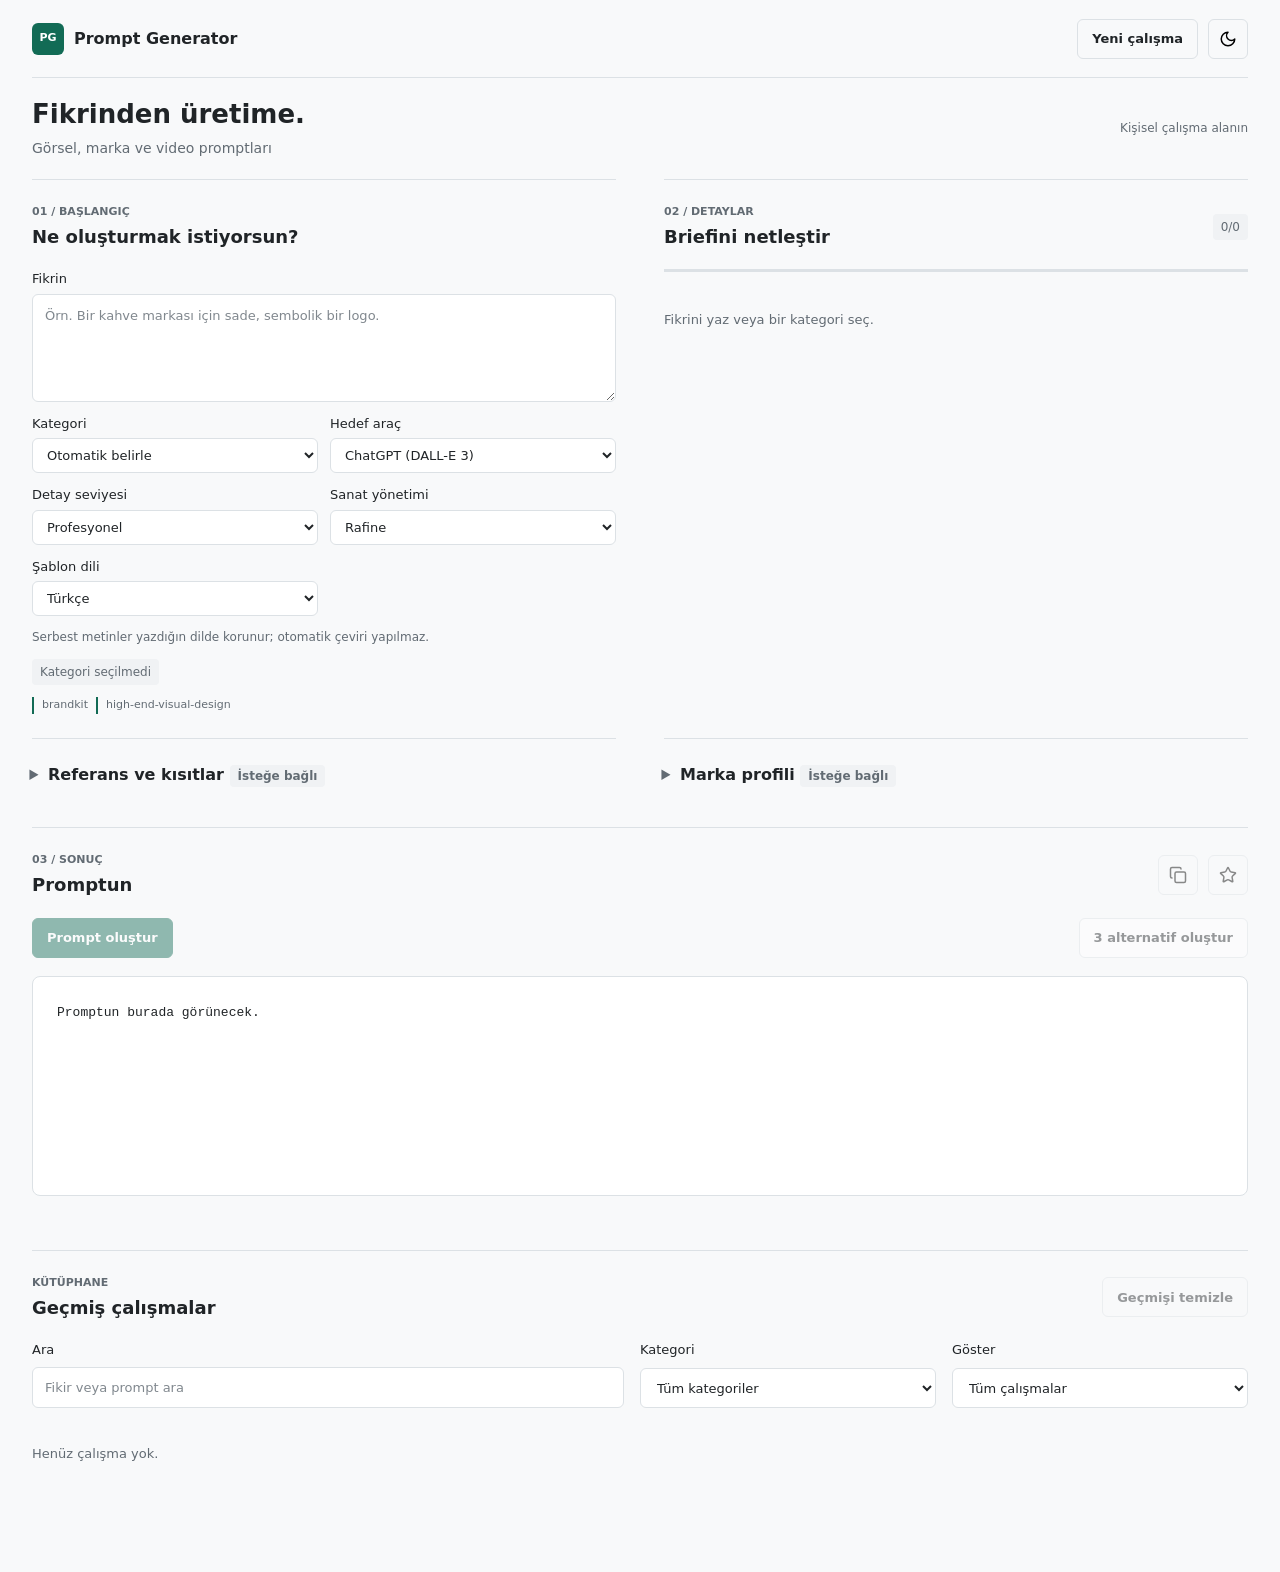
==== index.html @ cedbfd04 "first commit" ====
<!doctype html>
<html lang="tr">
<head>
<meta charset="UTF-8"><meta name="viewport" content="width=device-width, initial-scale=1">
<title>Prompt Generator</title><link rel="stylesheet" href="styles.css?v=3">
</head>
<body>
<div class="app-shell">
<header>
<nav class="topbar" aria-label="Ana gezinme">
<div class="brand-lockup"><span class="brand-mark">PG</span>Prompt Generator</div>
<div class="topbar-actions">
<button id="resetBtn" class="ghost-button" type="button">Yeni çalışma</button>
<button id="themeBtn" class="ghost-button icon-button" title="Koyu tema" aria-label="Koyu tema" aria-pressed="false" type="button"><img src="assets/moon.svg" alt=""></button>
</div>
</nav>
<div class="hero-grid"><div><h1>Fikrinden üretime.</h1><p>Görsel, marka ve video promptları</p></div><span class="helper">Kişisel çalışma alanın</span></div>
</header>
<main class="workspace">
<section class="panel composer-panel" aria-labelledby="composerTitle">
<div class="panel-heading"><div><p class="eyebrow">01 / BAŞLANGIÇ</p><h2 id="composerTitle">Ne oluşturmak istiyorsun?</h2></div></div>
<label class="field"><span>Fikrin</span><textarea id="ideaInput" rows="4" placeholder="Örn. Bir kahve markası için sade, sembolik bir logo."></textarea></label>
<div class="form-grid">
<label class="field"><span>Kategori</span><select id="categorySelect"><option value="auto">Otomatik belirle</option></select></label>
<label class="field"><span>Hedef araç</span><select id="toolSelect"><option>ChatGPT (DALL-E 3)</option><option>Gemini (Imagen)</option><option>Bing Image Creator</option><option>Leonardo.ai (free tier)</option><option>Playground (free tier)</option></select></label>
<label class="field"><span>Detay seviyesi</span><select id="qualitySelect"><option value="simple">Kısa</option><option value="detailed">Detaylı</option><option value="professional" selected>Profesyonel</option></select></label>
<label class="field"><span>Sanat yönetimi</span><select id="skillIntensity"><option value="normal">Temel</option><option value="premium" selected>Rafine</option><option value="agency">Kapsamlı</option></select></label>
<label class="field"><span>Şablon dili</span><select id="languageSelect"><option value="tr" selected>Türkçe</option><option value="en">English</option></select></label>
</div>
<p class="helper" id="languageNote">Serbest metinler yazdığın dilde korunur; otomatik çeviri yapılmaz.</p>
<div class="button-row"><span id="detectedBadge" class="badge">Kategori seçilmedi</span></div>
<div class="skill-note"><span>brandkit</span><span>high-end-visual-design</span></div>
</section>
<section class="panel questions-panel" aria-labelledby="questionsTitle">
<div class="panel-heading"><div><p class="eyebrow">02 / DETAYLAR</p><h2 id="questionsTitle">Briefini netleştir</h2></div><span id="progressBadge" class="badge">0/0</span></div>
<div class="progress-track"><div id="progressFill" style="width:0%"></div></div>
<div id="questionList" class="question-list empty-state">Fikrini yaz veya bir kategori seç.</div>
<div id="questionNav" class="question-nav" hidden>
<button id="prevQuestion" class="ghost-button" type="button">Önceki</button><span id="questionPosition"></span><button id="nextQuestion" class="secondary-button" type="button">Sonraki</button>
</div>
</section>
<section class="panel reference-panel" aria-labelledby="referenceTitle">
<details><summary id="referenceTitle">Referans ve kısıtlar <span class="badge">İsteğe bağlı</span></summary>
<label class="upload-box"><input id="referenceInput" type="file" accept="image/png,image/jpeg,application/pdf" aria-label="Referans dosyası"><span>Referans dosyası seç</span><small>PNG, JPG veya PDF · En fazla 10 MB</small></label>
<p class="helper">Dosya yalnızca önizlenir. Aşağıdaki notların prompta eklenir.</p>
<div id="previewArea" class="preview-area empty-state"></div>
<div class="form-grid">
<label class="field"><span>Renkler</span><input id="refColor" placeholder="Örn. #163D32, kırık beyaz"></label>
<label class="field"><span>Tipografi</span><input id="refTypography" placeholder="Örn. zarif serif, geniş grotesk"></label>
<label class="field"><span>Görsel dil</span><input id="refStyle" placeholder="Örn. mat yüzey, doğal ışık"></label>
<label class="field"><span>İstemediğin öğeler</span><input id="negativeInput" placeholder="Örn. neon, kalabalık arka plan"></label>
</div></details>
</section>
<section class="panel brand-panel" aria-labelledby="brandTitle">
<details><summary id="brandTitle">Marka profili <span id="brandStatus" class="badge">İsteğe bağlı</span></summary>
<label class="field"><span>Kayıtlı markalar</span><select id="brandSelect"><option value="">Profil seç</option></select></label>
<div class="form-grid">
<label class="field"><span>Marka adı</span><input id="brandName" placeholder="Örn. Kora"></label>
<label class="field"><span>Renk paleti</span><input id="brandPalette" placeholder="Örn. #163D32, #F5F5F5"></label>
<label class="field"><span>Tipografi</span><input id="brandTypography" placeholder="Örn. rafine serif"></label>
<label class="field"><span>Markanın tonu</span><input id="brandVoice" placeholder="Örn. sakin, güven veren"></label>
</div>
<div class="button-row"><button id="saveBrandBtn" class="secondary-button" type="button">Profili kaydet</button><button id="clearBrandBtn" class="ghost-button" type="button">Alanları temizle</button></div>
</details>
</section>
<section class="panel output-panel" aria-labelledby="outputTitle">
<div class="panel-heading"><div><p class="eyebrow">03 / SONUÇ</p><h2 id="outputTitle">Promptun</h2></div><div class="output-actions">
<button id="copyBtn" class="ghost-button icon-button" type="button" title="Promptu kopyala" aria-label="Promptu kopyala" disabled><img src="assets/copy.svg" alt=""></button>
<button id="favoriteBtn" class="ghost-button icon-button" type="button" title="Favorilere ekle" aria-label="Favorilere ekle" aria-pressed="false" disabled><img src="assets/star.svg" alt=""></button>
</div></div>
<div class="button-row split-row"><button id="generateBtn" class="primary-button" type="button" disabled>Prompt oluştur</button><button id="variantBtn" class="secondary-button" type="button" disabled>3 alternatif oluştur</button></div>
<pre id="promptOutput" class="prompt-output" tabindex="0">Promptun burada görünecek.</pre>
<div id="tipsOutput" class="tips-output"></div><div id="variantsOutput" class="variants-output"></div>
</section>
<section class="panel history-panel" aria-labelledby="historyTitle">
<div class="panel-heading"><div><p class="eyebrow">KÜTÜPHANE</p><h2 id="historyTitle">Geçmiş çalışmalar</h2></div><button id="clearHistoryBtn" class="ghost-button" type="button" disabled>Geçmişi temizle</button></div>
<div class="form-grid history-toolbar">
<label class="field"><span>Ara</span><input id="historySearch" type="search" placeholder="Fikir veya prompt ara"></label>
<label class="field"><span>Kategori</span><select id="historyCategory"><option value="">Tüm kategoriler</option></select></label>
<label class="field"><span>Göster</span><select id="historyMode"><option value="all">Tüm çalışmalar</option><option value="favorites">Favoriler</option></select></label>
</div><div id="historyList" class="history-list empty-state">Henüz çalışma yok.</div>
</section>
</main></div>
<div id="toast" class="toast" role="status" aria-live="polite"></div>
<dialog id="confirmDialog" aria-labelledby="confirmTitle" aria-describedby="confirmMessage">
<form method="dialog"><h2 id="confirmTitle">Devam edilsin mi?</h2><p id="confirmMessage"></p><div class="button-row"><button class="secondary-button" value="cancel" autofocus>Vazgeç</button><button id="confirmAction" class="primary-button" value="confirm">Temizle</button></div></form>
</dialog>
<script src="app.js?v=2"></script>
</body></html>
---- styles.css ----
:root{color-scheme:light;--bg:#f8f9fa;--panel:#fff;--soft:#f0f2f4;--text:#202427;--muted:#626b73;--line:#dce1e5;--accent:#126b55;--accent-text:#fff;--ease:cubic-bezier(.23,1,.32,1)}
:root.dark{color-scheme:dark;--bg:#141617;--panel:#1b1e20;--soft:#24282b;--text:#edf0f2;--muted:#a6afb7;--line:#363d42;--accent:#81d5b5;--accent-text:#10271e}
*{box-sizing:border-box;letter-spacing:0}body{margin:0;background:var(--bg);color:var(--text);font:14px/1.5 system-ui,-apple-system,BlinkMacSystemFont,"Segoe UI",sans-serif}button,input,textarea,select{font:inherit;min-width:0}button{cursor:pointer;transition:transform 140ms var(--ease)}button:disabled{opacity:.45;cursor:not-allowed}button:active:not(:disabled){transform:scale(.97)}html.keyboard button{transition:none}html.keyboard button:active{transform:none}:focus-visible{outline:2px solid var(--accent);outline-offset:3px}[hidden]{display:none!important}h1,h2,h3,p{margin-top:0}h1{font-size:26px;line-height:1.3;margin-bottom:0}h2{font-size:18px;line-height:1.4;margin-bottom:0}h3{font-size:15px}.app-shell{max-width:1320px;margin:auto;padding:0 32px 64px}.topbar{min-height:78px;display:flex;align-items:center;justify-content:space-between;gap:16px;border-bottom:1px solid var(--line)}.brand-lockup,.topbar-actions,.button-row,.output-actions{display:flex;align-items:center;gap:10px;flex-wrap:wrap}.brand-lockup{font-weight:650;font-size:16px}.brand-mark{width:32px;height:32px;display:grid;place-items:center;background:var(--accent);color:var(--accent-text);border-radius:6px;font-size:11px}.hero-grid{padding:28px 0 24px;display:flex;justify-content:space-between;align-items:center;gap:20px}.hero-grid p{margin:6px 0 0;color:var(--muted)}.workspace{display:grid;grid-template-columns:minmax(0,1fr) minmax(0,1fr);column-gap:48px;align-items:start}.panel{min-width:0;padding:24px 0;border-top:1px solid var(--line)}.composer-panel{grid-column:1;grid-row:1}.questions-panel{grid-column:2;grid-row:1}.reference-panel{grid-column:1;grid-row:2}.brand-panel{grid-column:2;grid-row:2}.output-panel,.history-panel{grid-column:1/-1}.panel-heading{display:flex;align-items:center;justify-content:space-between;gap:12px;margin-bottom:20px;flex-wrap:wrap}.eyebrow{font-size:11px;font-weight:650;color:var(--muted);margin-bottom:4px}.badge{font-size:12px;color:var(--muted);background:var(--soft);padding:4px 8px;border-radius:4px;max-width:100%;overflow-wrap:anywhere}.field{display:grid;gap:7px;font-size:13px;color:var(--muted);font-weight:500}.field>span{color:var(--text)}input,textarea,select{width:100%;background:var(--panel);color:var(--text);border:1px solid var(--line);border-radius:6px;padding:10px 12px}textarea{resize:vertical;min-height:124px;line-height:1.65}input::placeholder,textarea::placeholder{color:var(--muted);opacity:.8}.form-grid{display:grid;grid-template-columns:repeat(2,minmax(0,1fr));gap:16px;margin:16px 0}.button-row{margin-top:18px}.primary-button,.secondary-button,.ghost-button{display:inline-flex;align-items:center;justify-content:center;gap:8px;border-radius:6px;min-height:40px;padding:9px 14px;border:1px solid var(--line);background:var(--panel);color:var(--text);font-weight:550;font-size:13px}.primary-button{background:var(--accent);color:var(--accent-text);border-color:var(--accent)}.ghost-button{background:transparent}.icon-button{width:40px;padding:10px}.icon-button img{width:18px;height:18px}.dark .icon-button img{filter:invert(1)}.ghost-button[aria-pressed=true]{color:var(--accent);background:var(--soft)}@media(hover:hover) and (pointer:fine){.secondary-button:hover,.ghost-button:hover{background:var(--soft)}.primary-button:hover{opacity:.9}}
.question-list{min-height:180px}.question-card label{display:grid;gap:12px;font-size:16px;font-weight:550}.question-card small{font-size:13px;color:var(--muted);font-weight:400}.question-card input,.question-card select{font-size:14px}.question-nav{display:flex;justify-content:space-between;align-items:center;margin-top:20px;gap:10px}.question-nav span{font-size:12px;color:var(--muted)}.progress-track{height:3px;background:var(--line);margin:18px 0}.progress-track>div{height:100%;background:var(--accent)}.empty-state{color:var(--muted);font-size:13px;padding:20px 0}.upload-box{display:grid;place-items:center;gap:4px;position:relative;min-height:96px;padding:16px;border:1px dashed var(--line);border-radius:6px;text-align:center;cursor:pointer;background:var(--panel)}.upload-box input{position:absolute;inset:0;width:100%;height:100%;opacity:0;cursor:pointer}.upload-box:focus-within{outline:2px solid var(--accent);outline-offset:3px}.upload-box span{font-weight:550}.upload-box small,.helper{color:var(--muted);font-size:12px}.helper{margin:8px 0;line-height:1.6}.preview-area:not(.empty-state){margin:12px 0;display:grid;grid-template-columns:minmax(0,1fr) auto;gap:10px;align-items:start}.preview-area img,.preview-area embed{width:100%;height:180px;object-fit:contain;background:var(--soft);border-radius:6px}.preview-area embed{height:260px}.preview-area.empty-state{display:none}.prompt-output{margin:18px 0 0;min-height:220px;max-height:560px;overflow:auto;white-space:pre-wrap;overflow-wrap:anywhere;padding:24px;border:1px solid var(--line);border-radius:8px;background:var(--panel);color:var(--text);font:13px/1.85 ui-monospace,SFMono-Regular,Consolas,monospace}.split-row{justify-content:space-between}.tips-output{display:grid;gap:8px;margin-top:12px}.tip{color:var(--muted);font-size:13px;border-left:2px solid var(--accent);padding-left:12px}.variants-output{display:grid;grid-template-columns:repeat(3,minmax(0,1fr));gap:16px;margin-top:18px}.variant{min-width:0;border:1px solid var(--line);border-radius:8px;background:var(--panel);padding:16px}.variant pre{white-space:pre-wrap;overflow-wrap:anywhere;max-height:180px;overflow:auto;font:12px/1.6 ui-monospace,monospace;color:var(--muted)}.history-list{margin-top:16px}.history-item{padding:18px 0;border-top:1px solid var(--line)}.history-item strong{display:block;margin:7px 0;overflow-wrap:anywhere;font-size:14px}.history-item pre{white-space:pre-wrap;overflow-wrap:anywhere;color:var(--muted);font-size:12px;max-height:68px;overflow:hidden}.history-meta{display:flex;gap:10px;flex-wrap:wrap;font-size:11px;color:var(--muted)}.history-actions{display:flex;gap:8px;flex-wrap:wrap}.toast{position:fixed;bottom:24px;left:50%;max-width:calc(100% - 32px);width:max-content;padding:12px 18px;border:1px solid var(--line);border-radius:8px;background:var(--text);color:var(--panel);transform:translate(-50%,8px);opacity:0;pointer-events:none;transition:opacity 180ms var(--ease),transform 180ms var(--ease);z-index:10;box-shadow:0 4px 20px #0001}.toast.visible{opacity:1;transform:translate(-50%,0)}details>summary{cursor:pointer;list-style-position:outside;font-size:16px;font-weight:600;margin:0 0 16px 16px}details>summary::marker{color:var(--muted)}.skill-note{display:flex;gap:8px;flex-wrap:wrap;color:var(--muted);font-size:11px;margin-top:18px}.skill-note span{border-left:2px solid var(--accent);padding-left:8px}.history-toolbar{grid-template-columns:2fr 1fr 1fr}a{color:var(--accent)}
@media(max-width:760px){.app-shell{padding:0 18px 32px}.workspace{grid-template-columns:minmax(0,1fr);gap:0}.panel{grid-column:1;grid-row:auto}.topbar{min-height:68px}.brand-lockup{font-size:14px}.hero-grid{padding:22px 0}.hero-grid>.helper{display:none}h1{font-size:23px}.variants-output{grid-template-columns:1fr}.history-toolbar{grid-template-columns:1fr}.prompt-output{padding:16px}.question-list{min-height:0}.panel-heading{margin-bottom:16px}.panel{padding:22px 0}}
dialog{max-width:min(440px,calc(100% - 32px));padding:24px;border:1px solid var(--line);border-radius:8px;background:var(--panel);color:var(--text)}dialog::backdrop{background:#0006}dialog p{margin:12px 0 0;color:var(--muted)}dialog .button-row{justify-content:flex-end}
.hero-grid{padding:20px 0}.composer-panel textarea{min-height:104px}.composer-panel .form-grid{gap:12px;margin:12px 0}.composer-panel .field{gap:5px}.composer-panel input,.composer-panel select{padding:8px 10px}.composer-panel .button-row{margin-top:12px}.skill-note{margin-top:12px}.question-list{min-height:160px}
@media(max-width:380px){.form-grid{grid-template-columns:1fr}.topbar-actions{gap:4px}.brand-lockup{gap:6px;font-size:12px}}
@media(prefers-reduced-motion:reduce){button{transition:none}button:active:not(:disabled){transform:none}.toast{transform:translateX(-50%);transition:opacity 120ms ease}.toast.visible{transform:translateX(-50%)}}
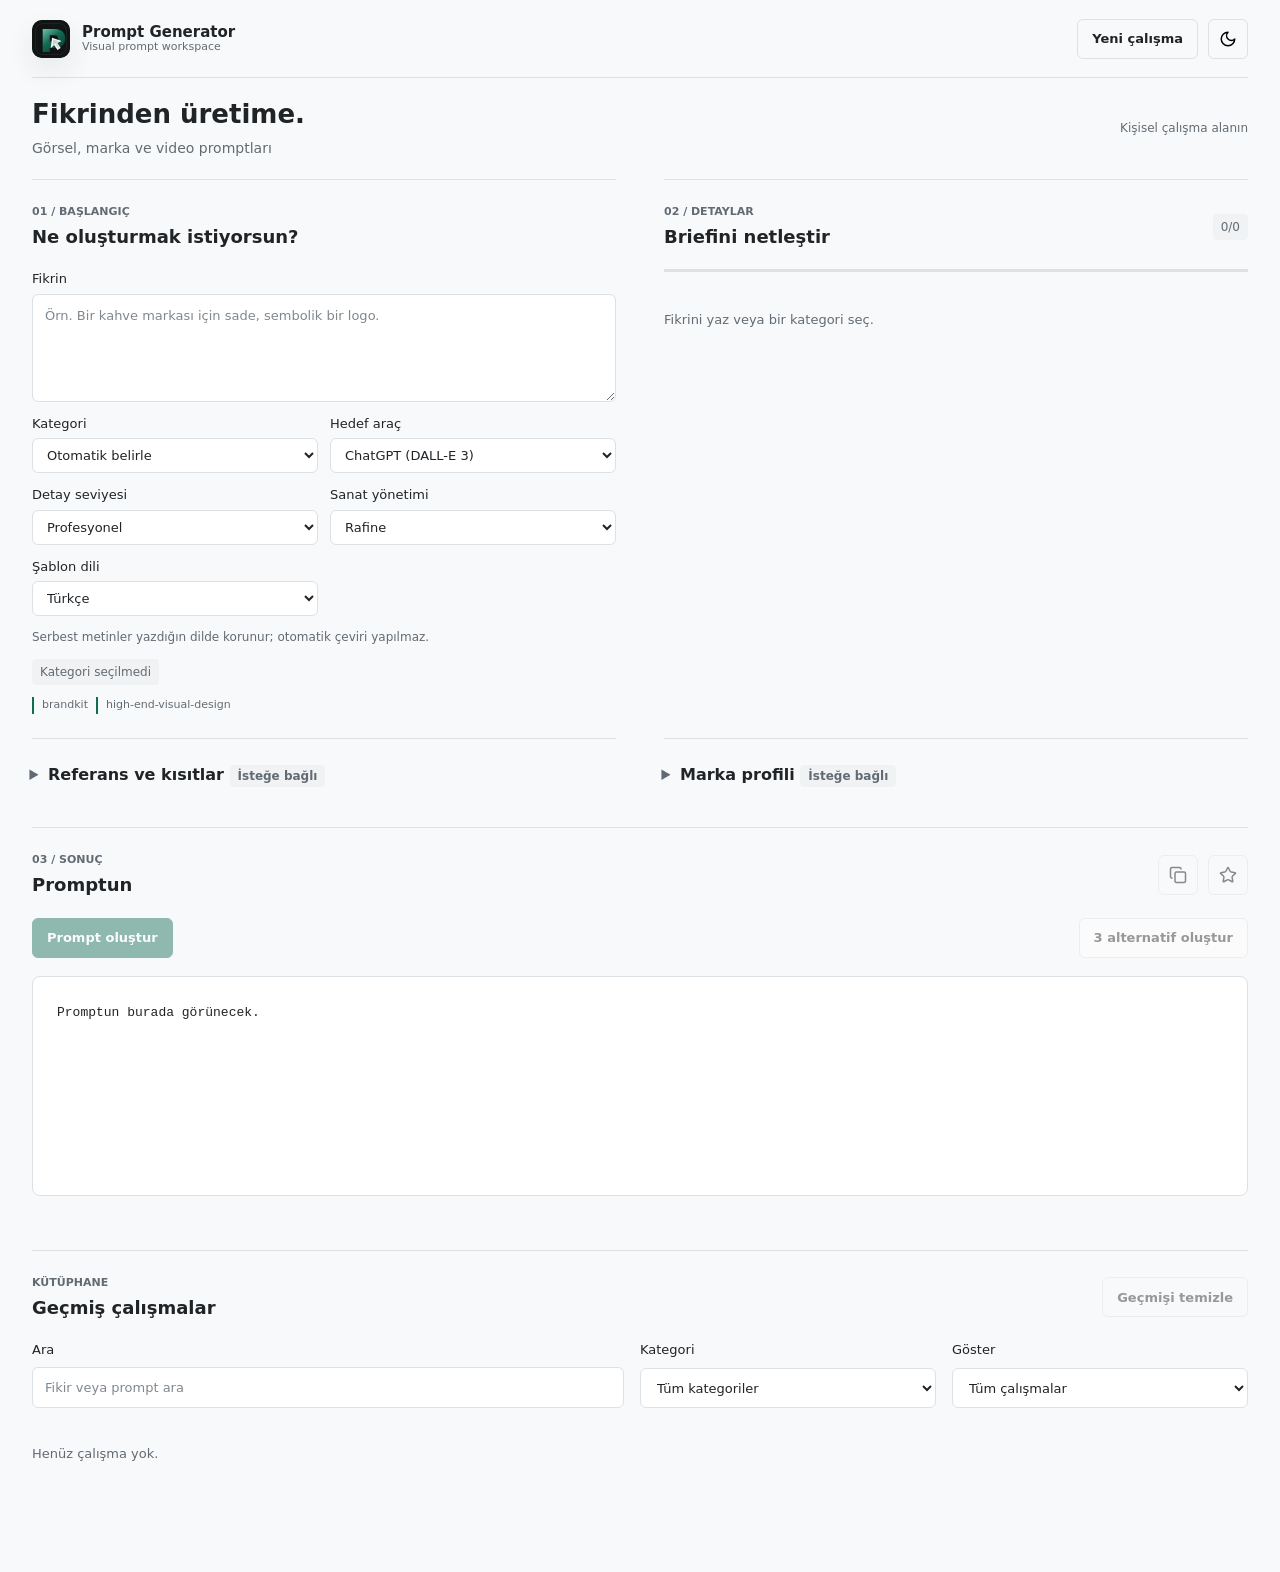
==== commit e785c06e: "logo düzenlendi" ====
--- a/index.html
+++ b/index.html
@@ -2,13 +2,13 @@
 <html lang="tr">
 <head>
 <meta charset="UTF-8"><meta name="viewport" content="width=device-width, initial-scale=1">
-<title>Prompt Generator</title><link rel="stylesheet" href="styles.css?v=3">
+<title>Prompt Generator</title><link rel="icon" href="assets/prompt-generator-logo.svg" type="image/svg+xml"><link rel="stylesheet" href="styles.css?v=4">
 </head>
 <body>
 <div class="app-shell">
 <header>
 <nav class="topbar" aria-label="Ana gezinme">
-<div class="brand-lockup"><span class="brand-mark">PG</span>Prompt Generator</div>
+<div class="brand-lockup"><span class="brand-mark"><img src="assets/prompt-generator-logo.svg" alt=""></span><span class="brand-copy"><strong>Prompt Generator</strong><small>Visual prompt workspace</small></span></div>
 <div class="topbar-actions">
 <button id="resetBtn" class="ghost-button" type="button">Yeni çalışma</button>
 <button id="themeBtn" class="ghost-button icon-button" title="Koyu tema" aria-label="Koyu tema" aria-pressed="false" type="button"><img src="assets/moon.svg" alt=""></button>
--- a/styles.css
+++ b/styles.css
@@ -7,3 +7,5 @@
 .hero-grid{padding:20px 0}.composer-panel textarea{min-height:104px}.composer-panel .form-grid{gap:12px;margin:12px 0}.composer-panel .field{gap:5px}.composer-panel input,.composer-panel select{padding:8px 10px}.composer-panel .button-row{margin-top:12px}.skill-note{margin-top:12px}.question-list{min-height:160px}
 @media(max-width:380px){.form-grid{grid-template-columns:1fr}.topbar-actions{gap:4px}.brand-lockup{gap:6px;font-size:12px}}
 @media(prefers-reduced-motion:reduce){button{transition:none}button:active:not(:disabled){transform:none}.toast{transform:translateX(-50%);transition:opacity 120ms ease}.toast.visible{transform:translateX(-50%)}}
+.brand-lockup{gap:12px}.brand-mark{width:38px;height:38px;border-radius:10px;background:#101413;color:transparent;box-shadow:inset 0 0 0 1px #ffffff14,0 12px 28px #0e332914;overflow:hidden}.brand-mark img{width:100%;height:100%;display:block}.brand-copy{display:grid;gap:1px;line-height:1.1}.brand-copy strong{font-size:15px}.brand-copy small{font-size:11px;color:var(--muted);font-weight:500}.dark .brand-mark img{filter:none}
+@media(max-width:420px){.brand-copy small{display:none}.brand-mark{width:34px;height:34px}.brand-copy strong{font-size:13px}}
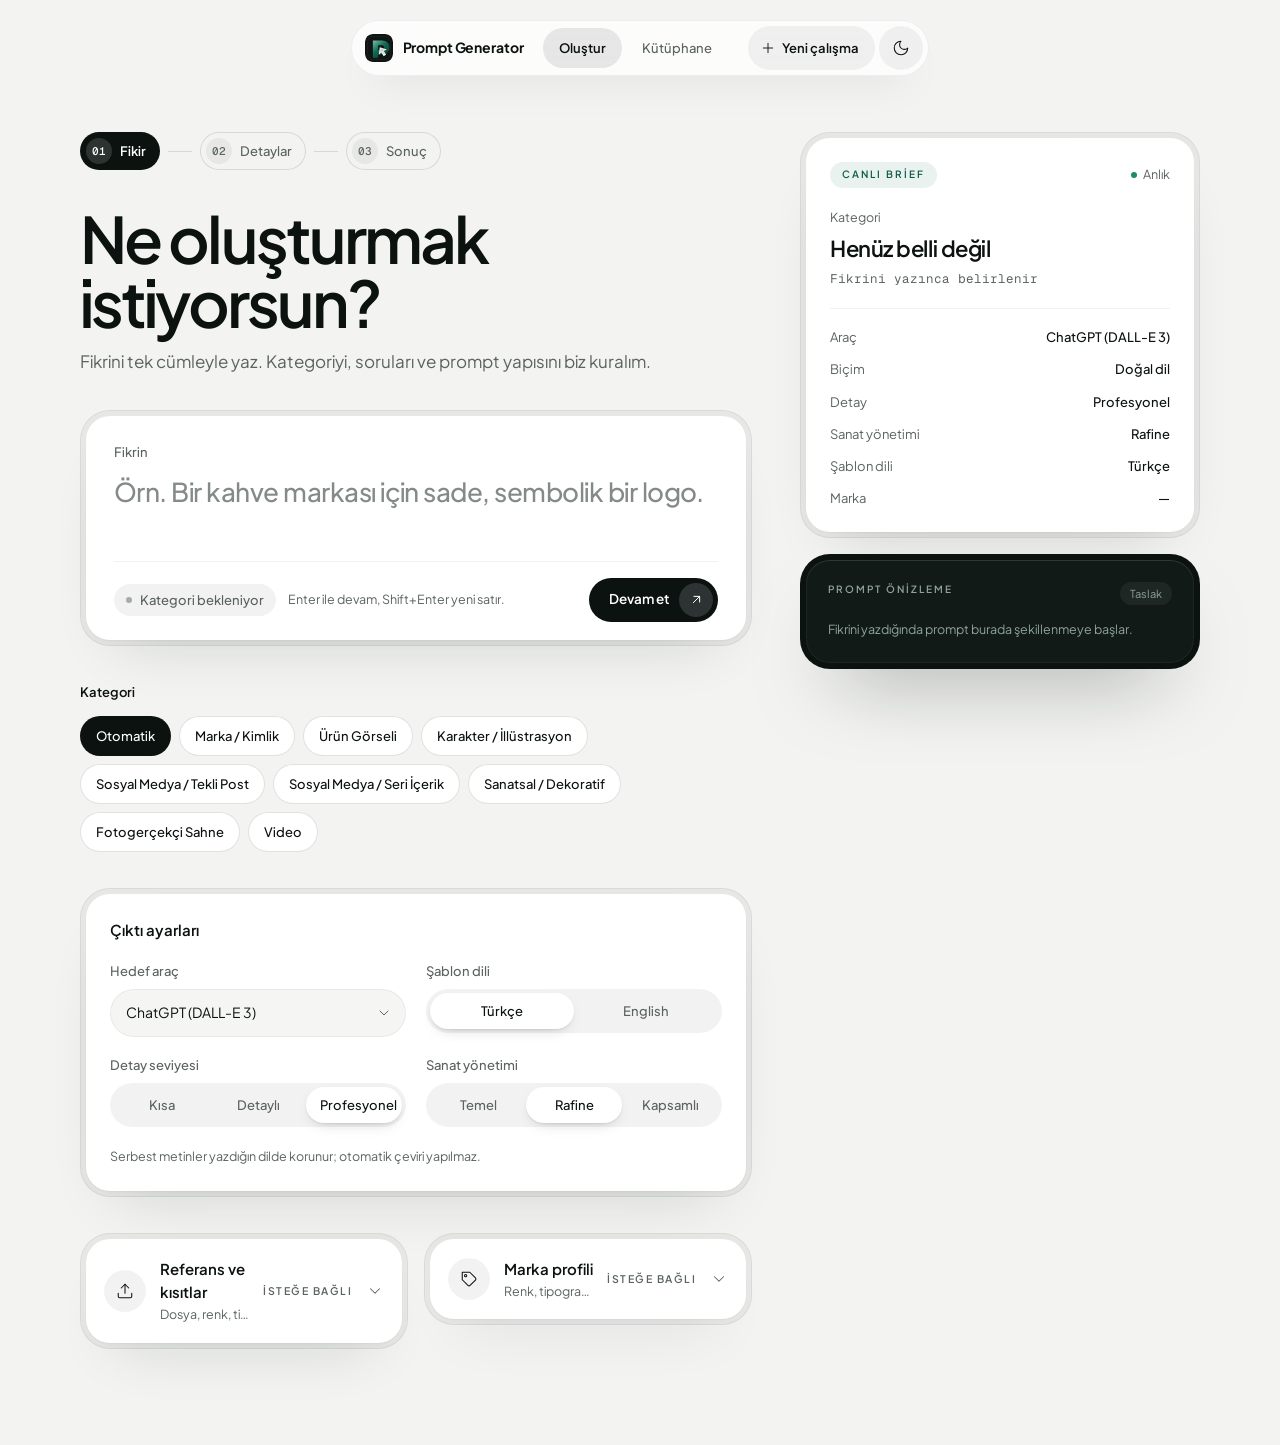
==== commit 04df39d6: "ui/ux düzenlendi" ====
--- a/index.html
+++ b/index.html
@@ -2,88 +2,289 @@
 <html lang="tr">
 <head>
 <meta charset="UTF-8"><meta name="viewport" content="width=device-width, initial-scale=1">
-<title>Prompt Generator</title><link rel="icon" href="assets/prompt-generator-logo.svg" type="image/svg+xml"><link rel="stylesheet" href="styles.css?v=4">
+<title>Adım 1 · Prompt Generator</title>
+<link rel="icon" href="assets/prompt-generator-logo.svg" type="image/svg+xml">
+<link rel="stylesheet" href="components/segmented-control.css?v=1">
+<link rel="stylesheet" href="components/copy-button.css?v=1">
+<link rel="stylesheet" href="styles.css?v=5">
 </head>
 <body>
-<div class="app-shell">
-<header>
-<nav class="topbar" aria-label="Ana gezinme">
-<div class="brand-lockup"><span class="brand-mark"><img src="assets/prompt-generator-logo.svg" alt=""></span><span class="brand-copy"><strong>Prompt Generator</strong><small>Visual prompt workspace</small></span></div>
-<div class="topbar-actions">
-<button id="resetBtn" class="ghost-button" type="button">Yeni çalışma</button>
-<button id="themeBtn" class="ghost-button icon-button" title="Koyu tema" aria-label="Koyu tema" aria-pressed="false" type="button"><img src="assets/moon.svg" alt=""></button>
+<header class="nav-wrap">
+  <nav class="nav-island" aria-label="Ana gezinme">
+    <span class="brand"><img src="assets/prompt-generator-logo.svg" alt="" width="28" height="28"><strong>Prompt Generator</strong></span>
+    <span class="nav-tabs">
+      <button type="button" class="nav-tab" data-view="create" aria-current="page">Oluştur</button>
+      <button type="button" class="nav-tab" data-view="library">Kütüphane</button>
+    </span>
+    <span class="nav-actions">
+      <button id="resetBtn" class="btn btn-quiet nav-reset" type="button" aria-label="Yeni çalışma"><svg viewBox="0 0 24 24" aria-hidden="true"><path d="M12 5v14"/><path d="M5 12h14"/></svg><span class="nav-reset-text">Yeni çalışma</span></button>
+      <button id="themeBtn" class="btn btn-quiet icon-btn" type="button" aria-label="Koyu tema" title="Koyu tema" aria-pressed="false">
+        <svg class="i-moon" viewBox="0 0 24 24" aria-hidden="true"><path d="M12 3a6 6 0 0 0 9 9 9 9 0 1 1-9-9Z"/></svg>
+        <svg class="i-sun" viewBox="0 0 24 24" aria-hidden="true"><circle cx="12" cy="12" r="4"/><path d="M12 2v2M12 20v2M4.9 4.9l1.4 1.4M17.7 17.7l1.4 1.4M2 12h2M20 12h2M4.9 19.1l1.4-1.4M17.7 6.3l1.4-1.4"/></svg>
+      </button>
+    </span>
+  </nav>
+</header>
+
+<main>
+<!-- ============ OLUŞTUR ============ -->
+<div id="createView" class="view workspace">
+  <div class="flow">
+    <ol class="stepper" aria-label="Adımlar">
+      <li><button type="button" class="step-pill" data-step="1"><span class="step-num">01</span><span>Fikir</span></button></li>
+      <li class="step-line" aria-hidden="true"></li>
+      <li><button type="button" class="step-pill" data-step="2"><span class="step-num">02</span><span>Detaylar</span></button></li>
+      <li class="step-line" aria-hidden="true"></li>
+      <li><button type="button" class="step-pill" data-step="3"><span class="step-num">03</span><span>Sonuç</span></button></li>
+    </ol>
+
+    <!-- Adım 1 -->
+    <section id="step1" class="step" data-step="1" aria-labelledby="step1Title">
+      <div class="step-head">
+        <h1 id="step1Title" tabindex="-1">Ne oluşturmak istiyorsun?</h1>
+        <p>Fikrini tek cümleyle yaz. Kategoriyi, soruları ve prompt yapısını biz kuralım.</p>
+      </div>
+
+      <div class="shell">
+        <div class="core idea-card">
+          <label for="ideaInput" class="field-label muted-label">Fikrin</label>
+          <textarea id="ideaInput" rows="2" placeholder="Örn. Bir kahve markası için sade, sembolik bir logo." aria-describedby="ideaError ideaHint"></textarea>
+          <p id="ideaError" class="field-error" hidden>Önce fikrini yaz; prompt bu cümlenin üzerine kurulur.</p>
+          <div class="idea-foot">
+            <span class="idea-status">
+              <span id="detectedBadge" class="status-pill is-idle"><span class="dot"></span><span id="detectedText">Kategori bekleniyor</span></span>
+              <span id="ideaHint" class="muted small">Enter ile devam, Shift+Enter yeni satır.</span>
+            </span>
+            <button type="button" class="btn btn-primary" data-go-step="2">Devam et<span class="ic"><svg viewBox="0 0 24 24" aria-hidden="true"><path d="M7 17 17 7"/><path d="M8 7h9v9"/></svg></span></button>
+          </div>
+        </div>
+      </div>
+
+      <fieldset class="category-field">
+        <legend class="field-label">Kategori</legend>
+        <div id="categoryChips" class="chips"></div>
+        <label class="sr-only" for="categorySelect">Kategori</label>
+        <select id="categorySelect" class="sr-only" tabindex="-1" aria-hidden="true"><option value="auto">Otomatik belirle</option></select>
+        <p id="categoryError" class="field-error" hidden>Fikrinden kategori çıkaramadık. Listeden birini seç.</p>
+      </fieldset>
+
+      <section class="shell" aria-labelledby="settingsTitle">
+        <div class="core settings-card">
+          <h2 id="settingsTitle" class="card-title">Çıktı ayarları</h2>
+          <div class="settings-grid">
+            <div class="field">
+              <label for="toolSelect" class="field-label muted-label">Hedef araç</label>
+              <select id="toolSelect" class="select"><option>ChatGPT (DALL-E 3)</option><option>Gemini (Imagen)</option><option>Bing Image Creator</option><option>Leonardo.ai (free tier)</option><option>Playground (free tier)</option></select>
+            </div>
+            <div class="field">
+              <span class="field-label muted-label" id="languageLabel">Şablon dili</span>
+              <select id="languageSelect" aria-labelledby="languageLabel"><option value="tr" selected>Türkçe</option><option value="en">English</option></select>
+            </div>
+            <div class="field">
+              <span class="field-label muted-label" id="qualityLabel">Detay seviyesi</span>
+              <select id="qualitySelect" aria-labelledby="qualityLabel"><option value="simple">Kısa</option><option value="detailed">Detaylı</option><option value="professional" selected>Profesyonel</option></select>
+            </div>
+            <div class="field">
+              <span class="field-label muted-label" id="intensityLabel">Sanat yönetimi</span>
+              <select id="skillIntensity" aria-labelledby="intensityLabel"><option value="normal">Temel</option><option value="premium" selected>Rafine</option><option value="agency">Kapsamlı</option></select>
+            </div>
+          </div>
+          <p class="muted small" id="languageNote">Serbest metinler yazdığın dilde korunur; otomatik çeviri yapılmaz.</p>
+        </div>
+      </section>
+
+      <div class="option-grid">
+        <details class="shell option-card" id="referencePanel">
+          <summary class="core option-summary">
+            <span class="option-icon"><svg viewBox="0 0 24 24" aria-hidden="true"><path d="M21 15v4a2 2 0 0 1-2 2H5a2 2 0 0 1-2-2v-4"/><path d="m17 8-5-5-5 5"/><path d="M12 3v12"/></svg></span>
+            <span class="option-text"><strong>Referans ve kısıtlar</strong><span class="muted small">Dosya, renk, tipografi, istemediklerin</span></span>
+            <span id="referenceStatus" class="option-status">İsteğe bağlı</span>
+            <svg class="chev" viewBox="0 0 24 24" aria-hidden="true"><path d="m6 9 6 6 6-6"/></svg>
+          </summary>
+          <div class="core option-body">
+            <label class="upload-box"><input id="referenceInput" type="file" accept="image/png,image/jpeg,application/pdf" aria-label="Referans dosyası"><strong>Referans dosyası seç</strong><span class="muted small">PNG, JPG veya PDF · En fazla 10 MB</span></label>
+            <p class="muted small">Dosya yalnızca önizlenir; hedef araca ayrıca eklemen gerekir. Aşağıdaki notlar prompta eklenir.</p>
+            <div id="previewArea" class="preview-area is-empty"></div>
+            <div class="field"><label for="refColor" class="field-label">Renkler</label><input id="refColor" class="input" placeholder="Örn. #163D32, kırık beyaz"></div>
+            <div class="field"><label for="refTypography" class="field-label">Tipografi</label><input id="refTypography" class="input" placeholder="Örn. zarif serif, geniş grotesk"></div>
+            <div class="field"><label for="refStyle" class="field-label">Görsel dil</label><input id="refStyle" class="input" placeholder="Örn. mat yüzey, doğal ışık"></div>
+            <div class="field"><label for="negativeInput" class="field-label">İstemediğin öğeler</label><input id="negativeInput" class="input" placeholder="Örn. neon, kalabalık arka plan"></div>
+          </div>
+        </details>
+
+        <details class="shell option-card" id="brandPanel">
+          <summary class="core option-summary">
+            <span class="option-icon" id="brandMark"><svg viewBox="0 0 24 24" aria-hidden="true"><path d="M20.6 13.4 13.4 20.6a2 2 0 0 1-2.8 0L3 13V3h10l7.6 7.6a2 2 0 0 1 0 2.8Z"/><circle cx="7.5" cy="7.5" r="1.5"/></svg></span>
+            <span class="option-text"><strong id="brandTitle">Marka profili</strong><span class="muted small" id="brandSummary">Renk, tipografi ve ton</span></span>
+            <span id="brandStatus" class="option-status">İsteğe bağlı</span>
+            <svg class="chev" viewBox="0 0 24 24" aria-hidden="true"><path d="m6 9 6 6 6-6"/></svg>
+          </summary>
+          <div class="core option-body">
+            <div class="field"><label for="brandSelect" class="field-label">Kayıtlı markalar</label><select id="brandSelect" class="select"><option value="">Profil seç</option></select></div>
+            <div class="field"><label for="brandName" class="field-label">Marka adı</label><input id="brandName" class="input" placeholder="Örn. Kora"></div>
+            <div class="field"><label for="brandPalette" class="field-label">Renk paleti</label><input id="brandPalette" class="input" placeholder="Örn. #163D32, #F5F5F5"></div>
+            <div class="field"><label for="brandTypography" class="field-label">Tipografi</label><input id="brandTypography" class="input" placeholder="Örn. rafine serif"></div>
+            <div class="field"><label for="brandVoice" class="field-label">Markanın tonu</label><input id="brandVoice" class="input" placeholder="Örn. sakin, güven veren"></div>
+            <div class="row-actions"><button id="saveBrandBtn" class="btn btn-dark" type="button">Profili kaydet</button><button id="clearBrandBtn" class="btn btn-quiet" type="button">Alanları temizle</button></div>
+          </div>
+        </details>
+      </div>
+    </section>
+
+    <!-- Adım 2 -->
+    <section id="step2" class="step" data-step="2" aria-labelledby="step2Title" hidden>
+      <div class="step-head">
+        <h1 id="step2Title" tabindex="-1">Briefini netleştir.</h1>
+        <p id="questionIntro">Önce fikrini yaz ya da bir kategori seç.</p>
+      </div>
+
+      <div id="questionEmpty" class="shell">
+        <div class="core empty-card">
+          <strong>Sorular kategoriye göre gelir</strong>
+          <p class="muted">Fikrini yaz; kategoriyi otomatik bulalım ya da listeden kendin seç.</p>
+          <button type="button" class="btn btn-primary" data-go-step="1">Fikre dön<span class="ic"><svg viewBox="0 0 24 24" aria-hidden="true"><path d="M19 12H5"/><path d="m12 19-7-7 7-7"/></svg></span></button>
+        </div>
+      </div>
+
+      <div id="questionCard" class="shell" hidden>
+        <div class="core question-card">
+          <div class="question-top">
+            <span id="questionPosition" class="mono muted small">SORU 01 / 05</span>
+            <div id="progressSegments" class="progress-segments" role="progressbar" aria-label="Yanıtlanan sorular" aria-valuemin="0" aria-valuemax="5" aria-valuenow="0"></div>
+          </div>
+          <div id="questionList"></div>
+          <div class="question-nav">
+            <button id="prevQuestion" class="btn btn-back" type="button"><span class="ic"><svg viewBox="0 0 24 24" aria-hidden="true"><path d="M19 12H5"/><path d="m12 19-7-7 7-7"/></svg></span><span id="prevLabel">Önceki</span></button>
+            <div class="question-nav-end">
+              <span class="muted small kbd-hint"><kbd>Enter</kbd> sonraki</span>
+              <button id="skipQuestion" class="btn btn-quiet" type="button">Atla</button>
+              <button id="nextQuestion" class="btn btn-primary" type="button"><span id="nextLabel">Sonraki</span><span class="ic"><svg viewBox="0 0 24 24" aria-hidden="true"><path d="M5 12h14"/><path d="m12 5 7 7-7 7"/></svg></span></button>
+            </div>
+          </div>
+        </div>
+      </div>
+
+      <section id="questionOverviewWrap" class="overview" aria-labelledby="overviewTitle" hidden>
+        <h2 id="overviewTitle" class="field-label">Tüm sorular <span id="progressBadge" class="muted small"></span></h2>
+        <ol id="questionOverview" class="overview-list"></ol>
+      </section>
+    </section>
+
+    <!-- Adım 3 -->
+    <section id="step3" class="step" data-step="3" aria-labelledby="step3Title" hidden>
+      <div class="step-head">
+        <div class="head-row">
+          <h1 id="step3Title" tabindex="-1">Promptun hazır.</h1>
+          <span id="saveStatus" class="muted small save-status"></span>
+        </div>
+        <div id="resultMeta" class="tags"></div>
+      </div>
+
+      <div id="staleNote" class="notice" hidden>
+        <span class="notice-tag">Güncel değil</span><span>Brief değişti. Yeni hali için promptu yeniden oluştur.</span>
+        <button type="button" class="btn btn-quiet btn-sm" data-action="generate">Yeniden oluştur</button>
+      </div>
+
+      <div id="resultEmpty" class="shell" hidden>
+        <div class="core empty-card">
+          <strong>Henüz prompt yok</strong>
+          <p class="muted">Fikrin ve cevapların hazırsa tek tıkla oluştur.</p>
+          <button id="generateBtn" type="button" class="btn btn-primary">Prompt oluştur<span class="ic"><svg viewBox="0 0 24 24" aria-hidden="true"><path d="M7 17 17 7"/><path d="M8 7h9v9"/></svg></span></button>
+        </div>
+      </div>
+
+      <div id="resultCard" class="shell-dark">
+        <div class="core-dark prompt-card">
+          <div class="prompt-head">
+            <span id="promptMeta" class="mono prompt-meta">PROMPT</span>
+            <div class="prompt-actions">
+              <button id="favoriteBtn" type="button" class="btn btn-glass" aria-pressed="false"><svg class="i-star" viewBox="0 0 24 24" aria-hidden="true"><path d="M12 2l3.1 6.3 6.9 1-5 4.9 1.2 6.8L12 17.8 5.8 21l1.2-6.8-5-4.9 6.9-1z"/></svg><span id="favoriteLabel">Favori</span></button>
+              <button id="copyBtn" type="button"></button>
+            </div>
+          </div>
+          <pre id="promptOutput" class="prompt-output" tabindex="0" aria-label="Oluşturulan prompt"></pre>
+        </div>
+      </div>
+
+      <div id="tipsOutput" class="tips"></div>
+
+      <section id="variantsSection" class="variants" aria-labelledby="variantsTitle">
+        <div class="section-head">
+          <div><span class="eyebrow">Varyasyonlar</span><h2 id="variantsTitle">Aynı brief, üç yaratıcı yön.</h2></div>
+          <button id="variantBtn" type="button" class="btn btn-primary">3 alternatif oluştur<span class="ic"><svg viewBox="0 0 24 24" aria-hidden="true"><path d="M7 17 17 7"/><path d="M8 7h9v9"/></svg></span></button>
+        </div>
+        <div id="variantsOutput" class="variants-grid"></div>
+      </section>
+    </section>
+  </div>
+
+  <aside class="rail" aria-label="Brief">
+    <div id="liveBrief" class="rail-stack">
+      <div class="shell">
+        <div class="core brief-card">
+          <div class="brief-head"><span class="eyebrow">Canlı brief</span><span class="muted small live-dot"><span class="dot"></span>Anlık</span></div>
+          <div class="brief-cat">
+            <span class="muted small">Kategori</span>
+            <strong id="briefCategory">Henüz belli değil</strong>
+            <span id="briefSkills" class="mono muted small">Fikrini yazınca belirlenir</span>
+          </div>
+          <dl id="briefSettings" class="brief-dl"></dl>
+        </div>
+      </div>
+      <div class="shell-dark">
+        <div class="core-dark preview-card">
+          <div class="preview-head"><span class="eyebrow eyebrow-dark">Prompt önizleme</span><span class="pill-dark">Taslak</span></div>
+          <p id="livePreview" class="mono live-preview"></p>
+        </div>
+      </div>
+    </div>
+    <div id="briefSummary" class="rail-stack" hidden>
+      <div class="shell">
+        <div class="core brief-card">
+          <div class="brief-head"><span class="eyebrow">Brief özeti</span><button type="button" class="link-btn" data-go-step="2">Düzenle</button></div>
+          <dl id="summaryList" class="summary-dl"></dl>
+          <div id="summarySkills" class="summary-skills"></div>
+        </div>
+      </div>
+      <button type="button" class="btn btn-quiet btn-block" data-action="reset">Yeni çalışma başlat</button>
+    </div>
+  </aside>
 </div>
-</nav>
-<div class="hero-grid"><div><h1>Fikrinden üretime.</h1><p>Görsel, marka ve video promptları</p></div><span class="helper">Kişisel çalışma alanın</span></div>
-</header>
-<main class="workspace">
-<section class="panel composer-panel" aria-labelledby="composerTitle">
-<div class="panel-heading"><div><p class="eyebrow">01 / BAŞLANGIÇ</p><h2 id="composerTitle">Ne oluşturmak istiyorsun?</h2></div></div>
-<label class="field"><span>Fikrin</span><textarea id="ideaInput" rows="4" placeholder="Örn. Bir kahve markası için sade, sembolik bir logo."></textarea></label>
-<div class="form-grid">
-<label class="field"><span>Kategori</span><select id="categorySelect"><option value="auto">Otomatik belirle</option></select></label>
-<label class="field"><span>Hedef araç</span><select id="toolSelect"><option>ChatGPT (DALL-E 3)</option><option>Gemini (Imagen)</option><option>Bing Image Creator</option><option>Leonardo.ai (free tier)</option><option>Playground (free tier)</option></select></label>
-<label class="field"><span>Detay seviyesi</span><select id="qualitySelect"><option value="simple">Kısa</option><option value="detailed">Detaylı</option><option value="professional" selected>Profesyonel</option></select></label>
-<label class="field"><span>Sanat yönetimi</span><select id="skillIntensity"><option value="normal">Temel</option><option value="premium" selected>Rafine</option><option value="agency">Kapsamlı</option></select></label>
-<label class="field"><span>Şablon dili</span><select id="languageSelect"><option value="tr" selected>Türkçe</option><option value="en">English</option></select></label>
-</div>
-<p class="helper" id="languageNote">Serbest metinler yazdığın dilde korunur; otomatik çeviri yapılmaz.</p>
-<div class="button-row"><span id="detectedBadge" class="badge">Kategori seçilmedi</span></div>
-<div class="skill-note"><span>brandkit</span><span>high-end-visual-design</span></div>
+
+<!-- ============ KÜTÜPHANE ============ -->
+<section id="libraryView" class="view library" aria-labelledby="libraryTitle" hidden>
+  <div class="library-head">
+    <div class="step-head">
+      <span class="eyebrow">Kütüphane</span>
+      <h1 id="libraryTitle" tabindex="-1">Çalışmaların.</h1>
+      <p id="libraryStats">Bu tarayıcıda saklanır.</p>
+    </div>
+    <button id="clearHistoryBtn" class="btn btn-quiet btn-danger" type="button">Geçmişi temizle</button>
+  </div>
+  <div class="toolbar">
+    <label class="search">
+      <svg viewBox="0 0 24 24" aria-hidden="true"><circle cx="11" cy="11" r="7"/><path d="m21 21-4.3-4.3"/></svg>
+      <span class="sr-only">Ara</span>
+      <input id="historySearch" type="search" placeholder="Fikir veya prompt ara">
+    </label>
+    <label class="sr-only" for="historyCategory">Kategori</label>
+    <select id="historyCategory" class="select toolbar-select"><option value="">Tüm kategoriler</option></select>
+    <select id="historyMode" aria-label="Göster"><option value="all">Tümü</option><option value="favorites">Favoriler</option></select>
+  </div>
+  <div id="historyList" class="history-grid" aria-live="polite"></div>
 </section>
-<section class="panel questions-panel" aria-labelledby="questionsTitle">
-<div class="panel-heading"><div><p class="eyebrow">02 / DETAYLAR</p><h2 id="questionsTitle">Briefini netleştir</h2></div><span id="progressBadge" class="badge">0/0</span></div>
-<div class="progress-track"><div id="progressFill" style="width:0%"></div></div>
-<div id="questionList" class="question-list empty-state">Fikrini yaz veya bir kategori seç.</div>
-<div id="questionNav" class="question-nav" hidden>
-<button id="prevQuestion" class="ghost-button" type="button">Önceki</button><span id="questionPosition"></span><button id="nextQuestion" class="secondary-button" type="button">Sonraki</button>
-</div>
-</section>
-<section class="panel reference-panel" aria-labelledby="referenceTitle">
-<details><summary id="referenceTitle">Referans ve kısıtlar <span class="badge">İsteğe bağlı</span></summary>
-<label class="upload-box"><input id="referenceInput" type="file" accept="image/png,image/jpeg,application/pdf" aria-label="Referans dosyası"><span>Referans dosyası seç</span><small>PNG, JPG veya PDF · En fazla 10 MB</small></label>
-<p class="helper">Dosya yalnızca önizlenir. Aşağıdaki notların prompta eklenir.</p>
-<div id="previewArea" class="preview-area empty-state"></div>
-<div class="form-grid">
-<label class="field"><span>Renkler</span><input id="refColor" placeholder="Örn. #163D32, kırık beyaz"></label>
-<label class="field"><span>Tipografi</span><input id="refTypography" placeholder="Örn. zarif serif, geniş grotesk"></label>
-<label class="field"><span>Görsel dil</span><input id="refStyle" placeholder="Örn. mat yüzey, doğal ışık"></label>
-<label class="field"><span>İstemediğin öğeler</span><input id="negativeInput" placeholder="Örn. neon, kalabalık arka plan"></label>
-</div></details>
-</section>
-<section class="panel brand-panel" aria-labelledby="brandTitle">
-<details><summary id="brandTitle">Marka profili <span id="brandStatus" class="badge">İsteğe bağlı</span></summary>
-<label class="field"><span>Kayıtlı markalar</span><select id="brandSelect"><option value="">Profil seç</option></select></label>
-<div class="form-grid">
-<label class="field"><span>Marka adı</span><input id="brandName" placeholder="Örn. Kora"></label>
-<label class="field"><span>Renk paleti</span><input id="brandPalette" placeholder="Örn. #163D32, #F5F5F5"></label>
-<label class="field"><span>Tipografi</span><input id="brandTypography" placeholder="Örn. rafine serif"></label>
-<label class="field"><span>Markanın tonu</span><input id="brandVoice" placeholder="Örn. sakin, güven veren"></label>
-</div>
-<div class="button-row"><button id="saveBrandBtn" class="secondary-button" type="button">Profili kaydet</button><button id="clearBrandBtn" class="ghost-button" type="button">Alanları temizle</button></div>
-</details>
-</section>
-<section class="panel output-panel" aria-labelledby="outputTitle">
-<div class="panel-heading"><div><p class="eyebrow">03 / SONUÇ</p><h2 id="outputTitle">Promptun</h2></div><div class="output-actions">
-<button id="copyBtn" class="ghost-button icon-button" type="button" title="Promptu kopyala" aria-label="Promptu kopyala" disabled><img src="assets/copy.svg" alt=""></button>
-<button id="favoriteBtn" class="ghost-button icon-button" type="button" title="Favorilere ekle" aria-label="Favorilere ekle" aria-pressed="false" disabled><img src="assets/star.svg" alt=""></button>
-</div></div>
-<div class="button-row split-row"><button id="generateBtn" class="primary-button" type="button" disabled>Prompt oluştur</button><button id="variantBtn" class="secondary-button" type="button" disabled>3 alternatif oluştur</button></div>
-<pre id="promptOutput" class="prompt-output" tabindex="0">Promptun burada görünecek.</pre>
-<div id="tipsOutput" class="tips-output"></div><div id="variantsOutput" class="variants-output"></div>
-</section>
-<section class="panel history-panel" aria-labelledby="historyTitle">
-<div class="panel-heading"><div><p class="eyebrow">KÜTÜPHANE</p><h2 id="historyTitle">Geçmiş çalışmalar</h2></div><button id="clearHistoryBtn" class="ghost-button" type="button" disabled>Geçmişi temizle</button></div>
-<div class="form-grid history-toolbar">
-<label class="field"><span>Ara</span><input id="historySearch" type="search" placeholder="Fikir veya prompt ara"></label>
-<label class="field"><span>Kategori</span><select id="historyCategory"><option value="">Tüm kategoriler</option></select></label>
-<label class="field"><span>Göster</span><select id="historyMode"><option value="all">Tüm çalışmalar</option><option value="favorites">Favoriler</option></select></label>
-</div><div id="historyList" class="history-list empty-state">Henüz çalışma yok.</div>
-</section>
-</main></div>
+</main>
+
 <div id="toast" class="toast" role="status" aria-live="polite"></div>
 <dialog id="confirmDialog" aria-labelledby="confirmTitle" aria-describedby="confirmMessage">
-<form method="dialog"><h2 id="confirmTitle">Devam edilsin mi?</h2><p id="confirmMessage"></p><div class="button-row"><button class="secondary-button" value="cancel" autofocus>Vazgeç</button><button id="confirmAction" class="primary-button" value="confirm">Temizle</button></div></form>
+  <form method="dialog">
+    <h2 id="confirmTitle">Devam edilsin mi?</h2>
+    <p id="confirmMessage"></p>
+    <div class="row-actions end"><button class="btn btn-quiet" value="cancel" autofocus>Vazgeç</button><button id="confirmAction" class="btn btn-dark" value="confirm">Temizle</button></div>
+  </form>
 </dialog>
-<script src="app.js?v=2"></script>
-</body></html>
+<script src="components/segmented-control.js?v=1"></script>
+<script src="components/copy-button.js?v=1"></script>
+<script src="app.js?v=3"></script>
+</body>
+</html>
--- a/components/segmented-control.css
+++ b/components/segmented-control.css
@@ -0,0 +1,19 @@
+/* Segmented Control — vanilla port of ddoemonn/segmented-control (21st.dev, MIT).
+   Enhances a native <select>; the select stays in the DOM (hidden) as the source of truth. */
+.seg-control{--seg-ease:cubic-bezier(.32,.72,0,1);--seg-bg:rgba(11,18,16,.05);--seg-text:#5a635f;--seg-text-hover:#0b1210;--seg-thumb:#0b1210;--seg-thumb-text:#fff;--seg-focus:#126b55;
+  position:relative;display:block;padding:4px;border-radius:999px;background:var(--seg-bg);user-select:none;-webkit-user-select:none}
+:root.dark .seg-control{--seg-bg:rgba(255,255,255,.06);--seg-text:#a6afb7;--seg-text-hover:#edf0f2;--seg-thumb:#edf0f2;--seg-thumb-text:#10271e;--seg-focus:#81d5b5}
+.seg-control__track{position:relative;display:grid;grid-template-columns:repeat(var(--seg-count),minmax(0,1fr))}
+.seg-control__label{padding:9px 14px;text-align:center;font-size:13px;font-weight:500;line-height:18px;white-space:nowrap;color:var(--seg-text);pointer-events:none;transition:color 300ms var(--seg-ease)}
+.seg-control__label.is-hover{color:var(--seg-text-hover)}
+.seg-control__thumb{position:absolute;inset-block:0;left:0;width:calc(100% / var(--seg-count));overflow:hidden;border-radius:999px;background:var(--seg-thumb);box-shadow:0 1px 2px rgba(11,18,16,.18),0 6px 16px -8px rgba(11,18,16,.35);pointer-events:none;
+  transform:translateX(calc(var(--seg-index) * 100%));transition:transform 520ms var(--seg-ease)}
+.seg-control__mask{position:absolute;inset:0;transform:translateX(calc(var(--seg-index) * -100%));transition:transform 520ms var(--seg-ease)}
+.seg-control__mask-row{position:absolute;inset-block:0;left:0;display:grid;width:calc(var(--seg-count) * 100%);grid-template-columns:repeat(var(--seg-count),minmax(0,1fr))}
+.seg-control__mask-row .seg-control__label{color:var(--seg-thumb-text)}
+.seg-control__hits{position:absolute;inset:0;display:grid;grid-template-columns:repeat(var(--seg-count),minmax(0,1fr))}
+.seg-control__hit{appearance:none;border:0;margin:0;padding:0;background:transparent;border-radius:999px;cursor:pointer;min-height:36px}
+.seg-control__hit:focus-visible{outline:2px solid var(--seg-focus);outline-offset:2px}
+.seg-control__hit[aria-disabled="true"]{cursor:not-allowed}
+.seg-sr{position:absolute;width:1px;height:1px;padding:0;margin:-1px;overflow:hidden;clip:rect(0 0 0 0);white-space:nowrap;border:0}
+@media (prefers-reduced-motion:reduce){.seg-control__thumb,.seg-control__mask,.seg-control__label{transition:none}}
--- a/components/copy-button.css
+++ b/components/copy-button.css
@@ -0,0 +1,25 @@
+/* Copy Button — vanilla port of ddoemonn/copy-button (21st.dev, MIT).
+   States: idle → copied / error → idle after 2s. Feedback lives on the button, not in a toast. */
+.copy-btn{--cb-ease:cubic-bezier(.32,.72,0,1);display:inline-flex;align-items:center;gap:8px;min-height:44px;padding:0 16px;border:0;border-radius:999px;
+  background:rgba(11,18,16,.05);color:#0b1210;font-family:inherit;font-weight:600;font-size:13px;line-height:1;cursor:pointer;user-select:none;touch-action:manipulation;
+  transition:transform 400ms var(--cb-ease),background-color 300ms var(--cb-ease),color 300ms var(--cb-ease)}
+.copy-btn:hover{background:rgba(11,18,16,.09)}
+.copy-btn:active:not(:disabled){transform:translateY(1px) scale(.98)}
+.copy-btn:focus-visible{outline:2px solid #126b55;outline-offset:3px}
+.copy-btn:disabled{opacity:.45;cursor:not-allowed}
+.copy-btn[data-status="copied"]{background:rgba(18,107,85,.12);color:#0e5a48}
+.copy-btn[data-status="error"]{background:rgba(162,58,42,.1);color:#9a2f20}
+:root.dark .copy-btn{background:rgba(255,255,255,.07);color:#edf0f2}
+:root.dark .copy-btn[data-status="copied"]{background:rgba(129,213,181,.16);color:#bff0dc}
+:root.dark .copy-btn[data-status="error"]{background:rgba(255,120,100,.14);color:#ffb4a6}
+.copy-btn__icons,.copy-btn__labels{display:grid;justify-items:start}
+.copy-btn__icons>svg,.copy-btn__labels>span{grid-area:1/1}
+.copy-btn__icons>svg{width:16px;height:16px;opacity:0;transform:scale(.92);transition:opacity 320ms var(--cb-ease),transform 320ms var(--cb-ease)}
+.copy-btn__labels>span{white-space:nowrap;opacity:0;transform:translateY(3px);filter:blur(3px);transition:opacity 320ms var(--cb-ease),transform 320ms var(--cb-ease),filter 320ms var(--cb-ease)}
+.copy-btn[data-status="idle"] .cb-idle,.copy-btn[data-status="copied"] .cb-copied,.copy-btn[data-status="error"] .cb-error{opacity:1;transform:none;filter:none}
+.copy-btn .cb-check path{stroke-dasharray:12;stroke-dashoffset:12;transition:stroke-dashoffset 260ms var(--cb-ease)}
+.copy-btn[data-status="copied"] .cb-check path{stroke-dashoffset:0}
+.copy-btn.is-icon-only{width:44px;padding:0;justify-content:center}
+.copy-btn.is-icon-only .copy-btn__labels{display:none}
+.cb-sr{position:absolute;width:1px;height:1px;padding:0;margin:-1px;overflow:hidden;clip:rect(0 0 0 0);white-space:nowrap;border:0}
+@media (prefers-reduced-motion:reduce){.copy-btn,.copy-btn *{transition:none!important}}
--- a/styles.css
+++ b/styles.css
@@ -1,11 +1,398 @@
-:root{color-scheme:light;--bg:#f8f9fa;--panel:#fff;--soft:#f0f2f4;--text:#202427;--muted:#626b73;--line:#dce1e5;--accent:#126b55;--accent-text:#fff;--ease:cubic-bezier(.23,1,.32,1)}
-:root.dark{color-scheme:dark;--bg:#141617;--panel:#1b1e20;--soft:#24282b;--text:#edf0f2;--muted:#a6afb7;--line:#363d42;--accent:#81d5b5;--accent-text:#10271e}
-*{box-sizing:border-box;letter-spacing:0}body{margin:0;background:var(--bg);color:var(--text);font:14px/1.5 system-ui,-apple-system,BlinkMacSystemFont,"Segoe UI",sans-serif}button,input,textarea,select{font:inherit;min-width:0}button{cursor:pointer;transition:transform 140ms var(--ease)}button:disabled{opacity:.45;cursor:not-allowed}button:active:not(:disabled){transform:scale(.97)}html.keyboard button{transition:none}html.keyboard button:active{transform:none}:focus-visible{outline:2px solid var(--accent);outline-offset:3px}[hidden]{display:none!important}h1,h2,h3,p{margin-top:0}h1{font-size:26px;line-height:1.3;margin-bottom:0}h2{font-size:18px;line-height:1.4;margin-bottom:0}h3{font-size:15px}.app-shell{max-width:1320px;margin:auto;padding:0 32px 64px}.topbar{min-height:78px;display:flex;align-items:center;justify-content:space-between;gap:16px;border-bottom:1px solid var(--line)}.brand-lockup,.topbar-actions,.button-row,.output-actions{display:flex;align-items:center;gap:10px;flex-wrap:wrap}.brand-lockup{font-weight:650;font-size:16px}.brand-mark{width:32px;height:32px;display:grid;place-items:center;background:var(--accent);color:var(--accent-text);border-radius:6px;font-size:11px}.hero-grid{padding:28px 0 24px;display:flex;justify-content:space-between;align-items:center;gap:20px}.hero-grid p{margin:6px 0 0;color:var(--muted)}.workspace{display:grid;grid-template-columns:minmax(0,1fr) minmax(0,1fr);column-gap:48px;align-items:start}.panel{min-width:0;padding:24px 0;border-top:1px solid var(--line)}.composer-panel{grid-column:1;grid-row:1}.questions-panel{grid-column:2;grid-row:1}.reference-panel{grid-column:1;grid-row:2}.brand-panel{grid-column:2;grid-row:2}.output-panel,.history-panel{grid-column:1/-1}.panel-heading{display:flex;align-items:center;justify-content:space-between;gap:12px;margin-bottom:20px;flex-wrap:wrap}.eyebrow{font-size:11px;font-weight:650;color:var(--muted);margin-bottom:4px}.badge{font-size:12px;color:var(--muted);background:var(--soft);padding:4px 8px;border-radius:4px;max-width:100%;overflow-wrap:anywhere}.field{display:grid;gap:7px;font-size:13px;color:var(--muted);font-weight:500}.field>span{color:var(--text)}input,textarea,select{width:100%;background:var(--panel);color:var(--text);border:1px solid var(--line);border-radius:6px;padding:10px 12px}textarea{resize:vertical;min-height:124px;line-height:1.65}input::placeholder,textarea::placeholder{color:var(--muted);opacity:.8}.form-grid{display:grid;grid-template-columns:repeat(2,minmax(0,1fr));gap:16px;margin:16px 0}.button-row{margin-top:18px}.primary-button,.secondary-button,.ghost-button{display:inline-flex;align-items:center;justify-content:center;gap:8px;border-radius:6px;min-height:40px;padding:9px 14px;border:1px solid var(--line);background:var(--panel);color:var(--text);font-weight:550;font-size:13px}.primary-button{background:var(--accent);color:var(--accent-text);border-color:var(--accent)}.ghost-button{background:transparent}.icon-button{width:40px;padding:10px}.icon-button img{width:18px;height:18px}.dark .icon-button img{filter:invert(1)}.ghost-button[aria-pressed=true]{color:var(--accent);background:var(--soft)}@media(hover:hover) and (pointer:fine){.secondary-button:hover,.ghost-button:hover{background:var(--soft)}.primary-button:hover{opacity:.9}}
-.question-list{min-height:180px}.question-card label{display:grid;gap:12px;font-size:16px;font-weight:550}.question-card small{font-size:13px;color:var(--muted);font-weight:400}.question-card input,.question-card select{font-size:14px}.question-nav{display:flex;justify-content:space-between;align-items:center;margin-top:20px;gap:10px}.question-nav span{font-size:12px;color:var(--muted)}.progress-track{height:3px;background:var(--line);margin:18px 0}.progress-track>div{height:100%;background:var(--accent)}.empty-state{color:var(--muted);font-size:13px;padding:20px 0}.upload-box{display:grid;place-items:center;gap:4px;position:relative;min-height:96px;padding:16px;border:1px dashed var(--line);border-radius:6px;text-align:center;cursor:pointer;background:var(--panel)}.upload-box input{position:absolute;inset:0;width:100%;height:100%;opacity:0;cursor:pointer}.upload-box:focus-within{outline:2px solid var(--accent);outline-offset:3px}.upload-box span{font-weight:550}.upload-box small,.helper{color:var(--muted);font-size:12px}.helper{margin:8px 0;line-height:1.6}.preview-area:not(.empty-state){margin:12px 0;display:grid;grid-template-columns:minmax(0,1fr) auto;gap:10px;align-items:start}.preview-area img,.preview-area embed{width:100%;height:180px;object-fit:contain;background:var(--soft);border-radius:6px}.preview-area embed{height:260px}.preview-area.empty-state{display:none}.prompt-output{margin:18px 0 0;min-height:220px;max-height:560px;overflow:auto;white-space:pre-wrap;overflow-wrap:anywhere;padding:24px;border:1px solid var(--line);border-radius:8px;background:var(--panel);color:var(--text);font:13px/1.85 ui-monospace,SFMono-Regular,Consolas,monospace}.split-row{justify-content:space-between}.tips-output{display:grid;gap:8px;margin-top:12px}.tip{color:var(--muted);font-size:13px;border-left:2px solid var(--accent);padding-left:12px}.variants-output{display:grid;grid-template-columns:repeat(3,minmax(0,1fr));gap:16px;margin-top:18px}.variant{min-width:0;border:1px solid var(--line);border-radius:8px;background:var(--panel);padding:16px}.variant pre{white-space:pre-wrap;overflow-wrap:anywhere;max-height:180px;overflow:auto;font:12px/1.6 ui-monospace,monospace;color:var(--muted)}.history-list{margin-top:16px}.history-item{padding:18px 0;border-top:1px solid var(--line)}.history-item strong{display:block;margin:7px 0;overflow-wrap:anywhere;font-size:14px}.history-item pre{white-space:pre-wrap;overflow-wrap:anywhere;color:var(--muted);font-size:12px;max-height:68px;overflow:hidden}.history-meta{display:flex;gap:10px;flex-wrap:wrap;font-size:11px;color:var(--muted)}.history-actions{display:flex;gap:8px;flex-wrap:wrap}.toast{position:fixed;bottom:24px;left:50%;max-width:calc(100% - 32px);width:max-content;padding:12px 18px;border:1px solid var(--line);border-radius:8px;background:var(--text);color:var(--panel);transform:translate(-50%,8px);opacity:0;pointer-events:none;transition:opacity 180ms var(--ease),transform 180ms var(--ease);z-index:10;box-shadow:0 4px 20px #0001}.toast.visible{opacity:1;transform:translate(-50%,0)}details>summary{cursor:pointer;list-style-position:outside;font-size:16px;font-weight:600;margin:0 0 16px 16px}details>summary::marker{color:var(--muted)}.skill-note{display:flex;gap:8px;flex-wrap:wrap;color:var(--muted);font-size:11px;margin-top:18px}.skill-note span{border-left:2px solid var(--accent);padding-left:8px}.history-toolbar{grid-template-columns:2fr 1fr 1fr}a{color:var(--accent)}
-@media(max-width:760px){.app-shell{padding:0 18px 32px}.workspace{grid-template-columns:minmax(0,1fr);gap:0}.panel{grid-column:1;grid-row:auto}.topbar{min-height:68px}.brand-lockup{font-size:14px}.hero-grid{padding:22px 0}.hero-grid>.helper{display:none}h1{font-size:23px}.variants-output{grid-template-columns:1fr}.history-toolbar{grid-template-columns:1fr}.prompt-output{padding:16px}.question-list{min-height:0}.panel-heading{margin-bottom:16px}.panel{padding:22px 0}}
-dialog{max-width:min(440px,calc(100% - 32px));padding:24px;border:1px solid var(--line);border-radius:8px;background:var(--panel);color:var(--text)}dialog::backdrop{background:#0006}dialog p{margin:12px 0 0;color:var(--muted)}dialog .button-row{justify-content:flex-end}
-.hero-grid{padding:20px 0}.composer-panel textarea{min-height:104px}.composer-panel .form-grid{gap:12px;margin:12px 0}.composer-panel .field{gap:5px}.composer-panel input,.composer-panel select{padding:8px 10px}.composer-panel .button-row{margin-top:12px}.skill-note{margin-top:12px}.question-list{min-height:160px}
-@media(max-width:380px){.form-grid{grid-template-columns:1fr}.topbar-actions{gap:4px}.brand-lockup{gap:6px;font-size:12px}}
-@media(prefers-reduced-motion:reduce){button{transition:none}button:active:not(:disabled){transform:none}.toast{transform:translateX(-50%);transition:opacity 120ms ease}.toast.visible{transform:translateX(-50%)}}
-.brand-lockup{gap:12px}.brand-mark{width:38px;height:38px;border-radius:10px;background:#101413;color:transparent;box-shadow:inset 0 0 0 1px #ffffff14,0 12px 28px #0e332914;overflow:hidden}.brand-mark img{width:100%;height:100%;display:block}.brand-copy{display:grid;gap:1px;line-height:1.1}.brand-copy strong{font-size:15px}.brand-copy small{font-size:11px;color:var(--muted);font-weight:500}.dark .brand-mark img{filter:none}
-@media(max-width:420px){.brand-copy small{display:none}.brand-mark{width:34px;height:34px}.brand-copy strong{font-size:13px}}
+/* Prompt Generator — Soft Structuralism (high-end-visual-design) */
+@font-face{font-family:"Plus Jakarta Sans";src:url(assets/fonts/jakarta-latin.woff2) format("woff2");font-weight:200 800;font-display:swap;unicode-range:U+0000-00FF,U+0131,U+0152-0153,U+02BB-02BC,U+02C6,U+02DA,U+02DC,U+0304,U+0308,U+0329,U+2000-206F,U+20AC,U+2122,U+2191,U+2193,U+2212,U+2215,U+FEFF,U+FFFD}
+@font-face{font-family:"Plus Jakarta Sans";src:url(assets/fonts/jakarta-latin-ext.woff2) format("woff2");font-weight:200 800;font-display:swap;unicode-range:U+0100-02BA,U+02BD-02C5,U+02C7-02CC,U+02CE-02D7,U+02DD-02FF,U+0304,U+0308,U+0329,U+1D00-1DBF,U+1E00-1E9F,U+1EF2-1EFF,U+2020,U+20A0-20AB,U+20AD-20C0,U+2113,U+2C60-2C7F,U+A720-A7FF}
+@font-face{font-family:"Geist Mono";src:url(assets/fonts/geist-mono-latin.woff2) format("woff2");font-weight:100 900;font-display:swap;unicode-range:U+0000-00FF,U+0131,U+0152-0153,U+02BB-02BC,U+02C6,U+02DA,U+02DC,U+0304,U+0308,U+0329,U+2000-206F,U+20AC,U+2122,U+2191,U+2193,U+2212,U+2215,U+FEFF,U+FFFD}
+@font-face{font-family:"Geist Mono";src:url(assets/fonts/geist-mono-latin-ext.woff2) format("woff2");font-weight:100 900;font-display:swap;unicode-range:U+0100-02BA,U+02BD-02C5,U+02C7-02CC,U+02CE-02D7,U+02DD-02FF,U+0304,U+0308,U+0329,U+1D00-1DBF,U+1E00-1E9F,U+1EF2-1EFF,U+2020,U+20A0-20AB,U+20AD-20C0,U+2113,U+2C60-2C7F,U+A720-A7FF}
+
+:root{color-scheme:light;
+  --bg:#f3f4f2;--surface:#fff;--surface-2:#f5f6f4;--text:#0b1210;--muted:#5a635f;
+  --hair:rgba(11,18,16,.06);--hair-2:rgba(11,18,16,.12);--fill:rgba(11,18,16,.05);--fill-2:rgba(11,18,16,.09);
+  --accent:#126b55;--accent-strong:#0e5a48;--accent-soft:rgba(18,107,85,.09);--accent-dot:#1f8a6d;--mint:#9fe6ca;
+  --ink:#0b1210;--ink-text:#fff;--ink-hover:#126b55;
+  --dark:#0b1210;--dark-core:#111a17;--dark-text:#e4ece8;--dark-muted:#8fa39a;--dark-hair:rgba(255,255,255,.07);
+  --danger:#9a2f20;--danger-soft:rgba(162,58,42,.08);--warn-bg:#fbf1dd;--warn-text:#6b4a10;--star:#b7791f;
+  --glass:rgba(255,255,255,.72);
+  --shadow:0 1px 2px rgba(11,18,16,.04),0 30px 60px -30px rgba(11,18,16,.16);
+  --shadow-dark:0 40px 80px -40px rgba(11,18,16,.5);
+  --ease:cubic-bezier(.32,.72,0,1);
+  --font:"Plus Jakarta Sans",ui-sans-serif,system-ui,-apple-system,"Segoe UI",sans-serif;
+  --mono:"Geist Mono",ui-monospace,SFMono-Regular,Menlo,Consolas,monospace}
+:root.dark{color-scheme:dark;
+  --bg:#0c110f;--surface:#141b18;--surface-2:#19211e;--text:#e8eeea;--muted:#98a59f;
+  --hair:rgba(255,255,255,.07);--hair-2:rgba(255,255,255,.14);--fill:rgba(255,255,255,.06);--fill-2:rgba(255,255,255,.1);
+  --accent:#81d5b5;--accent-strong:#9fe6ca;--accent-soft:rgba(129,213,181,.12);--accent-dot:#81d5b5;
+  --ink:#e8eeea;--ink-text:#0b1210;--ink-hover:#9fe6ca;
+  --dark:#050807;--dark-core:#0b100e;
+  --danger:#ff9c8a;--danger-soft:rgba(255,156,138,.1);--warn-bg:rgba(242,196,109,.12);--warn-text:#f2c46d;--star:#f2c46d;
+  --glass:rgba(20,27,24,.72);
+  --shadow:0 1px 2px rgba(0,0,0,.3),0 30px 60px -30px rgba(0,0,0,.6);--shadow-dark:0 40px 80px -40px rgba(0,0,0,.8)}
+
+*{box-sizing:border-box}
+html{-webkit-text-size-adjust:100%}
+body{margin:0;min-height:100dvh;background:var(--bg);color:var(--text);font:14px/1.55 var(--font);-webkit-font-smoothing:antialiased;-moz-osx-font-smoothing:grayscale}
+button,input,select,textarea{font:inherit;color:inherit;min-width:0}
+h1,h2,h3,p{margin:0}
+[hidden]{display:none!important}
+:focus-visible{outline:2px solid var(--accent);outline-offset:3px}
+.sr-only{position:absolute!important;width:1px;height:1px;padding:0;margin:-1px;overflow:hidden;clip:rect(0 0 0 0);white-space:nowrap;border:0}
+.mono{font-family:var(--mono)}
+.muted{color:var(--muted)}
+.small{font-size:12.5px}
+svg{width:18px;height:18px;flex-shrink:0;fill:none;stroke:currentColor;stroke-width:1.4;stroke-linecap:round;stroke-linejoin:round}
+kbd{font:500 11px var(--mono);padding:3px 7px;border-radius:6px;background:var(--fill)}
+
+/* ---------- Surfaces: double bezel ---------- */
+.shell{background:var(--fill);box-shadow:inset 0 0 0 1px var(--hair);padding:6px;border-radius:30px}
+.core{background:var(--surface);border-radius:24px;box-shadow:inset 0 1px 1px rgba(255,255,255,.06),var(--shadow)}
+.shell-dark{background:var(--dark);padding:6px;border-radius:30px;box-shadow:var(--shadow-dark)}
+.core-dark{background:var(--dark-core);border-radius:24px;color:var(--dark-text);box-shadow:inset 0 1px 0 rgba(255,255,255,.08),inset 0 0 0 1px rgba(255,255,255,.05)}
+
+/* ---------- Buttons ---------- */
+.btn{display:inline-flex;align-items:center;justify-content:center;gap:10px;min-height:44px;padding:0 18px;border:0;border-radius:999px;font-weight:600;font-size:13.5px;text-decoration:none;cursor:pointer;white-space:nowrap;
+  transition:transform 500ms var(--ease),background-color 400ms var(--ease),color 400ms var(--ease),opacity 300ms var(--ease)}
+.btn:active:not(:disabled){transform:scale(.98)}
+.btn:disabled{opacity:.45;cursor:not-allowed}
+.btn .ic{width:34px;height:34px;border-radius:50%;display:grid;place-items:center;background:rgba(255,255,255,.14);transition:transform 500ms var(--ease)}
+.btn .ic svg{width:15px;height:15px;stroke-width:1.6}
+.btn:hover .ic{transform:translate(2px,-1px) scale(1.05)}
+.btn-primary{background:var(--ink);color:var(--ink-text);padding:5px 5px 5px 20px}
+.btn-primary:hover{background:var(--ink-hover)}
+:root.dark .btn-primary .ic{background:rgba(11,18,16,.1)}
+.btn-dark{background:var(--ink);color:var(--ink-text)}
+.btn-dark:hover{background:var(--ink-hover)}
+.btn-quiet{background:var(--fill);color:var(--text)}
+.btn-quiet:hover{background:var(--fill-2)}
+.btn-back{background:var(--fill);color:var(--text);padding:5px 20px 5px 5px}
+.btn-back .ic{background:var(--surface);box-shadow:0 1px 2px rgba(11,18,16,.1)}
+.btn-back:hover .ic{transform:translateX(-2px) scale(1.05)}
+.btn-glass{background:rgba(255,255,255,.07);color:var(--dark-text);box-shadow:inset 0 0 0 1px rgba(255,255,255,.08);min-height:40px;padding:0 16px}
+.btn-glass:hover{background:rgba(255,255,255,.12)}
+.btn-glass[aria-pressed="true"]{color:#f2c46d;background:rgba(242,196,109,.12)}
+.btn-glass[aria-pressed="true"] .i-star{fill:currentColor}
+.btn-sm{min-height:36px;padding:0 14px;font-size:12.5px}
+.btn-block{width:100%;min-height:52px}
+.btn-danger{color:var(--danger)}
+.btn-danger:hover{background:var(--danger-soft)}
+.icon-btn{width:44px;padding:0}
+.link-btn{border:0;background:none;padding:6px 0;color:var(--accent);font-weight:600;font-size:13px;cursor:pointer}
+.link-btn:hover{text-decoration:underline}
+
+/* ---------- Navigation island ---------- */
+.nav-wrap{position:sticky;top:0;z-index:20;display:flex;justify-content:center;padding:20px 16px 0;pointer-events:none}
+.nav-island{pointer-events:auto;display:flex;align-items:center;gap:20px;padding:6px 6px 6px 14px;border-radius:999px;background:var(--glass);-webkit-backdrop-filter:blur(24px) saturate(1.4);backdrop-filter:blur(24px) saturate(1.4);box-shadow:inset 0 0 0 1px var(--hair),0 20px 40px -24px rgba(11,18,16,.25)}
+.brand{display:flex;align-items:center;gap:10px}
+.brand img{border-radius:8px;display:block}
+.brand strong{font-size:14px;font-weight:700;letter-spacing:-.01em}
+.nav-tabs,.nav-actions{display:flex;gap:4px}
+.nav-tab{border:0;background:none;padding:10px 16px;border-radius:999px;color:var(--muted);font-weight:500;font-size:13px;cursor:pointer;transition:background-color 400ms var(--ease),color 400ms var(--ease)}
+.nav-tab:hover{color:var(--text)}
+.nav-tab[aria-current="page"]{background:var(--fill-2);color:var(--text);font-weight:600}
+.nav-reset{font-size:13px;gap:6px;padding:0 16px 0 12px}
+.nav-reset svg{width:16px;height:16px}
+#themeBtn .i-sun{display:none}
+:root.dark #themeBtn .i-moon{display:none}
+:root.dark #themeBtn .i-sun{display:block}
+
+/* ---------- Layout ---------- */
+main{max-width:1440px;margin:0 auto;padding:56px 80px 96px}
+.workspace{display:grid;grid-template-columns:minmax(0,1fr) 400px;gap:48px;align-items:start}
+.flow{display:flex;flex-direction:column;gap:36px;min-width:0}
+.step{display:flex;flex-direction:column;gap:36px}
+.step.is-entering>*{animation:rise 800ms var(--ease) both}
+.step.is-entering>*:nth-child(2){animation-delay:60ms}
+.step.is-entering>*:nth-child(3){animation-delay:120ms}
+.step.is-entering>*:nth-child(4){animation-delay:180ms}
+.step.is-entering>*:nth-child(n+5){animation-delay:240ms}
+@keyframes rise{from{opacity:0;transform:translateY(24px)}to{opacity:1;transform:none}}
+.step-head{display:flex;flex-direction:column;gap:14px}
+.step-head h1{font-size:clamp(40px,5vw,68px);line-height:1;font-weight:600;letter-spacing:-.045em;max-width:15ch;outline:none}
+.step-head p{font-size:17px;color:var(--muted);max-width:60ch}
+.head-row{display:flex;align-items:flex-end;justify-content:space-between;gap:24px;flex-wrap:wrap}
+.save-status{display:inline-flex;align-items:center;gap:8px;padding-bottom:8px}
+.save-status:not(:empty)::before{content:"";width:6px;height:6px;border-radius:50%;background:var(--accent-dot)}
+
+/* Stepper */
+.stepper{list-style:none;margin:0;padding:0;display:flex;align-items:center;gap:8px;flex-wrap:wrap}
+.step-line{width:24px;height:1px;background:var(--hair-2)}
+.step-line.is-done{background:var(--accent)}
+.step-pill{display:flex;align-items:center;gap:8px;padding:6px 14px 6px 6px;border:0;border-radius:999px;background:none;color:var(--muted);font-weight:500;font-size:13px;cursor:pointer;box-shadow:inset 0 0 0 1px var(--hair-2);transition:background-color 400ms var(--ease),color 400ms var(--ease)}
+.step-pill:hover{color:var(--text)}
+.step-num{width:26px;height:26px;border-radius:50%;display:grid;place-items:center;background:var(--fill);font:500 11px var(--mono)}
+.step-pill.is-done{color:var(--text);background:var(--accent-soft);box-shadow:none}
+.step-pill.is-done .step-num{position:relative;background:var(--accent);color:transparent}
+.step-pill.is-done .step-num::after{content:"";position:absolute;left:50%;top:50%;width:9px;height:5px;border:solid #fff;border-width:0 0 1.8px 1.8px;transform:translate(-50%,-70%) rotate(-45deg)}
+:root.dark .step-pill.is-done .step-num::after{border-color:#0b1210}
+.step-pill[aria-current="step"]{background:var(--ink);color:var(--ink-text);font-weight:600;box-shadow:none}
+.step-pill[aria-current="step"] .step-num{background:rgba(255,255,255,.14);color:inherit}
+:root.dark .step-pill[aria-current="step"] .step-num{background:rgba(11,18,16,.1)}
+.step-pill[aria-current="step"] .step-num::after{display:none}
+
+/* Fields */
+.field{display:flex;flex-direction:column;gap:8px}
+.field-label{font-size:13px;font-weight:600;color:var(--text)}
+.muted-label{color:var(--muted);font-weight:500}
+.input,.select,.answer-field{width:100%;min-height:48px;padding:0 16px;border:0;border-radius:16px;background:var(--surface-2);box-shadow:inset 0 0 0 1px var(--hair);outline:none;transition:box-shadow 300ms var(--ease)}
+.select{border-radius:999px;appearance:none;-webkit-appearance:none;padding-right:40px;cursor:pointer;
+  background-image:url("data:image/svg+xml,%3Csvg xmlns='http://www.w3.org/2000/svg' viewBox='0 0 24 24' fill='none' stroke='%235a635f' stroke-width='1.5' stroke-linecap='round' stroke-linejoin='round'%3E%3Cpath d='m6 9 6 6 6-6'/%3E%3C/svg%3E");background-repeat:no-repeat;background-position:right 14px center;background-size:16px}
+.input:focus,.select:focus,.answer-field:focus{box-shadow:inset 0 0 0 1.5px var(--accent)}
+.input::placeholder,textarea::placeholder{color:var(--muted);opacity:.75}
+.field-error{display:flex;align-items:center;gap:8px;color:var(--danger);font-size:13px;font-weight:500}
+.field-error::before{content:"";width:6px;height:6px;border-radius:50%;background:currentColor;flex-shrink:0}
+[aria-invalid="true"]{box-shadow:inset 0 0 0 1.5px var(--danger)!important}
+
+/* Idea card */
+.idea-card{padding:26px 28px 18px;display:flex;flex-direction:column;gap:12px}
+#ideaInput{border:0;outline:0;resize:none;padding:0;background:transparent;font-size:clamp(20px,2.2vw,26px);line-height:1.35;font-weight:500;letter-spacing:-.02em;field-sizing:content;min-height:2.7em;max-height:40vh}
+#ideaInput[aria-invalid="true"]{box-shadow:none!important}
+.idea-card:has(#ideaInput[aria-invalid="true"]){box-shadow:inset 0 0 0 1.5px var(--danger),var(--shadow)}
+.idea-foot{display:flex;align-items:center;justify-content:space-between;gap:16px;padding-top:16px;margin-top:4px;border-top:1px solid var(--hair);flex-wrap:wrap}
+.idea-status{display:flex;align-items:center;gap:12px;flex-wrap:wrap}
+.status-pill{display:inline-flex;align-items:center;gap:8px;padding:6px 12px;border-radius:999px;background:var(--accent-soft);color:var(--accent-strong);font-size:13px;font-weight:600}
+.status-pill .dot,.live-dot .dot{width:6px;height:6px;border-radius:50%;background:var(--accent-dot)}
+.status-pill.is-idle{background:var(--fill);color:var(--muted);font-weight:500}
+.status-pill.is-idle .dot{background:var(--muted);opacity:.5}
+
+/* Chips */
+.category-field{border:0;margin:0;padding:0;display:flex;flex-direction:column;gap:14px}
+.category-field legend{padding:0;margin-bottom:14px}
+.chips{display:flex;flex-wrap:wrap;gap:8px}
+.chip{display:inline-flex;align-items:center;gap:8px;min-height:40px;padding:0 16px;border:0;border-radius:999px;background:var(--surface);box-shadow:inset 0 0 0 1px var(--hair-2);color:var(--text);font-weight:500;font-size:13px;cursor:pointer;transition:background-color 400ms var(--ease),color 400ms var(--ease),transform 400ms var(--ease)}
+.chip:hover{background:var(--surface-2)}
+.chip:active{transform:scale(.97)}
+.chip[aria-pressed="true"]{background:var(--ink);color:var(--ink-text);box-shadow:none}
+.chip-example{background:var(--accent-soft);box-shadow:inset 0 0 0 1px color-mix(in srgb,var(--accent) 28%,transparent);color:var(--accent-strong);text-align:left;white-space:normal;padding:8px 16px}
+.chip-example:hover{background:color-mix(in srgb,var(--accent) 16%,transparent)}
+.chip-example svg{width:14px;height:14px}
+
+/* Settings */
+.card-title{font-size:15px;font-weight:600}
+.settings-card{padding:24px;display:flex;flex-direction:column;gap:20px}
+.settings-grid{display:grid;grid-template-columns:repeat(2,minmax(0,1fr));gap:18px 20px}
+.seg-control{--seg-bg:var(--fill);--seg-text:var(--muted);--seg-text-hover:var(--text);--seg-thumb:var(--surface);--seg-thumb-text:var(--text);--seg-focus:var(--accent)}
+.seg-control .seg-control__thumb{box-shadow:0 1px 2px rgba(11,18,16,.08),0 6px 16px -8px rgba(11,18,16,.25)}
+:root.dark .seg-control{--seg-thumb:#2a3531;--seg-thumb-text:#fff}
+
+/* Optional cards */
+.option-grid{display:grid;grid-template-columns:repeat(2,minmax(0,1fr));gap:16px;align-items:start}
+.option-card>summary{list-style:none;cursor:pointer}
+.option-card>summary::-webkit-details-marker{display:none}
+.option-summary{display:flex;align-items:center;gap:14px;padding:18px 18px 18px 18px;transition:background-color 400ms var(--ease)}
+.option-summary:hover{background:var(--surface-2)}
+.option-icon{width:42px;height:42px;border-radius:50%;background:var(--fill);display:grid;place-items:center;flex-shrink:0;font-weight:700}
+.option-icon.has-brand{color:#fff}
+.option-text{display:flex;flex-direction:column;gap:2px;flex-grow:1;min-width:0}
+.option-text strong{font-size:15px;font-weight:600}
+.option-text .small{overflow:hidden;text-overflow:ellipsis;white-space:nowrap}
+.option-status{font-size:10.5px;font-weight:600;letter-spacing:.14em;text-transform:uppercase;color:var(--muted);white-space:nowrap}
+.option-status.is-active{color:var(--accent-strong)}
+.chev{transition:transform 500ms var(--ease);color:var(--muted)}
+.option-card[open] .chev{transform:rotate(180deg)}
+.option-card[open]>summary{border-radius:24px 24px 12px 12px}
+.option-body{margin-top:6px;border-radius:12px 12px 24px 24px;padding:20px;display:flex;flex-direction:column;gap:16px}
+.option-card[open] .option-body{animation:rise 600ms var(--ease) both}
+.upload-box{position:relative;display:grid;place-items:center;gap:4px;min-height:100px;padding:16px;border-radius:18px;background:var(--surface-2);box-shadow:inset 0 0 0 1.5px var(--hair-2);text-align:center;cursor:pointer;transition:background-color 400ms var(--ease)}
+.upload-box:hover{background:var(--fill)}
+.upload-box input{position:absolute;inset:0;width:100%;height:100%;opacity:0;cursor:pointer}
+.upload-box:focus-within{outline:2px solid var(--accent);outline-offset:3px}
+.preview-area{display:grid;grid-template-columns:minmax(0,1fr) auto;gap:10px;align-items:start}
+.preview-area.is-empty{display:none}
+.preview-area img,.preview-area embed{width:100%;height:180px;object-fit:contain;background:var(--surface-2);border-radius:16px}
+.preview-area embed{height:260px}
+.preview-area .file-name{grid-column:1/-1}
+.row-actions{display:flex;gap:8px;flex-wrap:wrap}
+.row-actions.end{justify-content:flex-end}
+
+/* Question */
+.question-card{padding:32px;display:flex;flex-direction:column;gap:24px}
+.question-top{display:flex;align-items:center;justify-content:space-between;gap:24px}
+.progress-segments{display:grid;grid-template-columns:repeat(var(--count,5),minmax(0,1fr));gap:4px;width:min(220px,45%)}
+.progress-segments span{height:4px;border-radius:2px;background:var(--hair-2);transition:background-color 500ms var(--ease)}
+.progress-segments span.is-done{background:var(--accent)}
+.progress-segments span.is-current{background:var(--ink)}
+#questionList{display:flex;flex-direction:column;gap:18px}
+.question-title{font-size:clamp(28px,3vw,40px);line-height:1.1;font-weight:600;letter-spacing:-.035em}
+.question-hint{margin-top:-8px}
+.answer-field{min-height:0;padding:16px 18px;border-radius:20px;font-size:17px;line-height:1.55;resize:none;field-sizing:content}
+textarea.answer-field{min-height:3.4em;max-height:40vh}
+select.answer-field{border-radius:999px;appearance:none}
+.example-row{display:flex;align-items:center;gap:10px;flex-wrap:wrap}
+.question-nav{display:flex;align-items:center;justify-content:space-between;gap:12px;padding-top:22px;border-top:1px solid var(--hair);flex-wrap:wrap}
+.question-nav-end{display:flex;align-items:center;gap:10px;flex-wrap:wrap}
+.kbd-hint{margin-right:4px}
+.empty-card{padding:36px;display:flex;flex-direction:column;align-items:flex-start;gap:12px}
+.empty-card strong{font-size:22px;font-weight:600;letter-spacing:-.02em}
+.empty-card p{max-width:48ch}
+.empty-card .btn{margin-top:8px}
+
+.overview{display:flex;flex-direction:column;gap:6px}
+.overview h2{margin-bottom:10px;display:flex;gap:10px;align-items:baseline}
+.overview-list{list-style:none;margin:0;padding:0;display:flex;flex-direction:column;gap:6px}
+.overview-item{width:100%;display:flex;align-items:center;gap:14px;padding:12px 18px 12px 12px;border:0;border-radius:999px;background:none;text-align:left;cursor:pointer;color:var(--muted);transition:background-color 400ms var(--ease)}
+.overview-item:hover{background:var(--fill)}
+.overview-num{width:28px;height:28px;border-radius:50%;display:grid;place-items:center;font:500 11px var(--mono);flex-shrink:0;box-shadow:inset 0 0 0 1px var(--hair-2)}
+.overview-q{flex-shrink:0;font-weight:500}
+.overview-a{flex-grow:1;min-width:0;overflow:hidden;text-overflow:ellipsis;white-space:nowrap;color:var(--muted)}
+.overview-tag{font-size:10.5px;font-weight:700;letter-spacing:.16em;text-transform:uppercase}
+.overview-item.is-done{background:var(--surface);box-shadow:inset 0 0 0 1px var(--hair);color:var(--text)}
+.overview-item.is-done .overview-q{font-weight:600}
+.overview-item.is-done .overview-num{background:var(--accent-soft);color:var(--accent);box-shadow:none}
+.overview-item.is-done .overview-tag{color:var(--accent)}
+.overview-item[aria-current="step"]{background:var(--ink);color:var(--ink-text)}
+.overview-item[aria-current="step"] .overview-q{font-weight:600}
+.overview-item[aria-current="step"] .overview-num{background:rgba(255,255,255,.14);box-shadow:none}
+.overview-item[aria-current="step"] .overview-a{color:inherit;opacity:.7}
+.overview-item[aria-current="step"] .overview-tag{color:var(--mint)}
+:root.dark .overview-item[aria-current="step"] .overview-tag{color:var(--accent-strong);filter:brightness(.6)}
+
+/* Result */
+.tags{display:flex;gap:6px;flex-wrap:wrap}
+.tag{padding:6px 12px;border-radius:999px;background:var(--fill);font-size:12px;font-weight:500}
+.tag.is-accent{background:var(--accent-soft);color:var(--accent-strong);font-weight:600}
+.prompt-head{display:flex;align-items:center;justify-content:space-between;gap:12px;padding:14px 14px 14px 26px;border-bottom:1px solid var(--dark-hair);flex-wrap:wrap}
+.prompt-meta{font-size:11px;letter-spacing:.14em;color:var(--dark-muted);text-transform:uppercase}
+.prompt-actions{display:flex;gap:6px}
+.prompt-output{margin:0;padding:28px 28px 32px;font:13.5px/1.8 var(--mono);white-space:pre-wrap;overflow-wrap:anywhere;max-height:70vh;overflow:auto;color:var(--dark-text);outline:none}
+.prompt-output:focus-visible{box-shadow:inset 0 0 0 2px var(--mint);border-radius:0 0 24px 24px}
+.prompt-card .copy-btn{background:var(--mint);color:#062019;min-height:40px}
+.prompt-card .copy-btn:hover{background:#b6eed8}
+.prompt-card .copy-btn[data-status="error"]{background:#ffb4a6;color:#3a0d05}
+.tips{display:flex;flex-direction:column;gap:8px}
+.tip,.notice{display:flex;align-items:center;gap:14px;padding:8px 20px 8px 8px;border-radius:999px;background:var(--surface);box-shadow:inset 0 0 0 1px var(--hair);font-size:14px}
+.tip-tag,.notice-tag{flex-shrink:0;padding:6px 12px;border-radius:999px;background:var(--warn-bg);color:var(--warn-text);font-size:10px;font-weight:700;letter-spacing:.2em;text-transform:uppercase}
+.notice{padding-right:8px}
+.notice>span:nth-child(2){flex-grow:1}
+.eyebrow{display:inline-flex;align-self:flex-start;padding:5px 12px;border-radius:999px;background:var(--accent-soft);color:var(--accent-strong);font-size:10px;font-weight:600;letter-spacing:.2em;text-transform:uppercase}
+.eyebrow-dark{background:none;padding:0;color:var(--dark-muted)}
+.variants{display:flex;flex-direction:column;gap:20px}
+.section-head{display:flex;align-items:flex-end;justify-content:space-between;gap:16px;flex-wrap:wrap}
+.section-head>div{display:flex;flex-direction:column;gap:10px}
+.section-head h2{font-size:28px;font-weight:600;letter-spacing:-.03em}
+.variants-grid{display:grid;grid-template-columns:repeat(12,minmax(0,1fr));gap:16px}
+.variants-grid:empty{display:none}
+.variant{grid-column:span 5}
+.variant.is-featured{grid-column:span 7;grid-row:span 2}
+.variant .core{height:100%;padding:22px;display:flex;flex-direction:column;gap:12px}
+.variant.is-featured .core{padding:26px}
+.variant-num{font:500 11px var(--mono);color:var(--muted)}
+.variant strong{font-size:18px;font-weight:600;letter-spacing:-.02em}
+.variant.is-featured strong{font-size:24px;letter-spacing:-.025em}
+.variant pre{margin:0;font:12px/1.7 var(--mono);color:var(--muted);white-space:pre-wrap;overflow-wrap:anywhere;max-height:96px;overflow:hidden;mask-image:linear-gradient(#000 60%,transparent)}
+.variant.is-featured pre{max-height:260px}
+.variant .row-actions{margin-top:auto}
+
+/* Rail */
+.rail{position:sticky;top:104px;display:flex;flex-direction:column;gap:16px}
+.rail-stack{display:flex;flex-direction:column;gap:16px}
+.brief-card{padding:24px;display:flex;flex-direction:column;gap:20px}
+.brief-head{display:flex;align-items:center;justify-content:space-between;gap:12px}
+.live-dot{display:inline-flex;align-items:center;gap:6px}
+.brief-cat{display:flex;flex-direction:column;gap:4px}
+.brief-cat strong{font-size:22px;font-weight:600;letter-spacing:-.02em}
+.brief-dl{margin:0;display:grid;grid-template-columns:auto minmax(0,1fr);gap:12px 16px;font-size:13px;padding-top:18px;border-top:1px solid var(--hair)}
+.brief-dl dt{color:var(--muted)}
+.brief-dl dd{margin:0;text-align:right;font-weight:500;overflow-wrap:anywhere}
+.preview-card{padding:22px;display:flex;flex-direction:column;gap:14px}
+.preview-head{display:flex;align-items:center;justify-content:space-between}
+.pill-dark{font-size:11px;color:var(--dark-muted);padding:3px 10px;border-radius:999px;background:rgba(255,255,255,.06)}
+.live-preview{margin:0;font-size:12.5px;line-height:1.75;white-space:pre-wrap;overflow-wrap:anywhere;max-height:340px;overflow:hidden;mask-image:linear-gradient(#000 75%,transparent)}
+.live-preview.is-placeholder{color:var(--dark-muted);font-family:var(--font);mask-image:none}
+.summary-dl{margin:0;display:flex;flex-direction:column;gap:14px;font-size:14px}
+.summary-dl dt{color:var(--muted);font-size:12px}
+.summary-dl dd{margin:3px 0 0;font-weight:500;overflow-wrap:anywhere}
+.summary-skills{display:flex;align-items:center;gap:8px;flex-wrap:wrap;padding-top:18px;border-top:1px solid var(--hair)}
+.skill-chip{font:11px var(--mono);padding:4px 10px;border-radius:999px;background:var(--fill)}
+
+/* Library */
+.library{display:flex;flex-direction:column;gap:36px}
+.library-head{display:flex;align-items:flex-end;justify-content:space-between;gap:24px;flex-wrap:wrap}
+.toolbar{display:flex;align-items:center;gap:10px;padding:6px;border-radius:999px;background:var(--surface);box-shadow:inset 0 0 0 1px var(--hair),0 20px 40px -28px rgba(11,18,16,.2)}
+.search{flex-grow:1;display:flex;align-items:center;gap:10px;min-height:44px;padding:0 16px;color:var(--muted)}
+.search input{border:0;outline:0;flex-grow:1;background:transparent;font-size:15px;color:var(--text)}
+.search:focus-within{color:var(--text)}
+.toolbar-select{width:220px;min-height:44px;background-color:var(--fill);box-shadow:none}
+.toolbar .seg-control{min-width:200px}
+.history-grid{display:grid;grid-template-columns:repeat(12,minmax(0,1fr));gap:16px}
+.history-card{grid-column:span 4;display:flex}
+.history-card.span-5{grid-column:span 5}
+.history-card.is-featured{grid-column:span 7;grid-row:span 2}
+.history-card>.core,.history-card>.core-dark{flex-grow:1;padding:22px;display:flex;flex-direction:column;gap:12px;min-width:0}
+.history-card.is-featured>.core-dark{padding:30px;gap:18px}
+.history-top{display:flex;align-items:center;justify-content:space-between;gap:8px}
+.history-tags{display:flex;gap:6px;flex-wrap:wrap;min-width:0}
+.history-tags .tag{font-size:11px;padding:5px 11px}
+.history-card .history-title{font-size:18px;font-weight:600;line-height:1.3;letter-spacing:-.02em;overflow-wrap:anywhere}
+.history-card.is-featured .history-title{font-size:clamp(24px,2.4vw,34px);line-height:1.1;letter-spacing:-.035em}
+.history-card pre{margin:0;font:12px/1.7 var(--mono);color:var(--muted);white-space:pre-wrap;overflow-wrap:anywhere;max-height:61px;overflow:hidden}
+.history-card.is-featured pre{color:#a9b8b1;max-height:160px;font-size:12.5px;line-height:1.8}
+.history-foot{display:flex;align-items:center;justify-content:space-between;gap:8px;margin-top:auto;flex-wrap:wrap}
+.history-foot .row-actions{gap:4px}
+.history-date{font-size:12px;color:var(--muted)}
+.history-card.is-featured .history-date{font:11px var(--mono);letter-spacing:.14em;color:var(--dark-muted);text-transform:uppercase}
+.history-card.is-featured .tag{background:rgba(255,255,255,.06);color:var(--dark-text)}
+.history-card.is-featured .tag.is-accent{background:rgba(159,230,202,.14);color:#bff0dc}
+.history-card.is-featured .btn-quiet{background:rgba(255,255,255,.07);color:var(--dark-text)}
+.history-card.is-featured .btn-quiet:hover{background:rgba(255,255,255,.12)}
+.history-card.is-featured .copy-btn{background:rgba(255,255,255,.07);color:var(--dark-text)}
+.star-btn{width:40px;height:40px;border:0;border-radius:50%;background:var(--fill);display:grid;place-items:center;cursor:pointer;color:var(--muted);flex-shrink:0;transition:background-color 400ms var(--ease),color 400ms var(--ease),transform 400ms var(--ease)}
+.star-btn:active{transform:scale(.92)}
+.star-btn[aria-pressed="true"]{color:var(--star);background:var(--warn-bg)}
+.star-btn[aria-pressed="true"] svg{fill:currentColor}
+.history-card.is-featured .star-btn{background:rgba(255,255,255,.06);color:var(--dark-muted)}
+.history-card.is-featured .star-btn[aria-pressed="true"]{color:#f2c46d;background:rgba(242,196,109,.12)}
+.history-empty{grid-column:1/-1}
+
+/* Toast & dialog */
+.toast{position:fixed;bottom:24px;left:50%;z-index:30;max-width:calc(100% - 32px);width:max-content;padding:12px 20px;border-radius:999px;background:var(--ink);color:var(--ink-text);font-weight:500;box-shadow:0 20px 40px -20px rgba(11,18,16,.5);transform:translate(-50%,12px);opacity:0;pointer-events:none;transition:opacity 400ms var(--ease),transform 500ms var(--ease)}
+.toast.visible{opacity:1;transform:translate(-50%,0)}
+dialog{max-width:min(440px,calc(100% - 32px));padding:28px;border:0;border-radius:28px;background:var(--surface);color:var(--text);box-shadow:var(--shadow),0 0 0 1px var(--hair)}
+dialog::backdrop{background:rgba(11,18,16,.45);-webkit-backdrop-filter:blur(4px);backdrop-filter:blur(4px)}
+dialog h2{font-size:20px;font-weight:600;letter-spacing:-.02em}
+dialog p{margin:10px 0 22px;color:var(--muted)}
+
+/* Keyboard users: no press animation */
+html.keyboard .btn,html.keyboard .chip{transition:none}
+html.keyboard .btn:active,html.keyboard .chip:active{transform:none}
+
+/* ---------- Responsive ---------- */
+@media (max-width:1180px){
+  main{padding:48px 40px 80px}
+  .workspace{grid-template-columns:minmax(0,1fr) 340px;gap:32px}
+}
+@media (max-width:980px){
+  .workspace{grid-template-columns:minmax(0,1fr)}
+  .rail{position:static}
+  .option-grid{grid-template-columns:minmax(0,1fr)}
+  .variant,.variant.is-featured,.history-card,.history-card.span-5,.history-card.is-featured{grid-column:1/-1;grid-row:auto}
+}
+@media (max-width:767px){
+  main{padding:32px 16px 64px}
+  .nav-wrap{padding:12px 12px 0}
+  .nav-island{gap:8px;padding:5px 5px 5px 10px;width:100%;justify-content:space-between}
+  .brand strong,.nav-reset-text{display:none}
+  .nav-reset{width:44px;padding:0}
+  .stepper{gap:4px;flex-wrap:nowrap}
+  .step-line{width:10px}
+  .step-pill{padding:5px 12px 5px 5px;font-size:12.5px}
+  .nav-tab{padding:10px 12px}
+  .flow,.step{gap:28px}
+  .settings-grid{grid-template-columns:minmax(0,1fr)}
+  .idea-card{padding:20px 20px 16px}
+  .question-card{padding:22px}
+  .empty-card{padding:24px}
+  .question-top{flex-direction:column;align-items:flex-start;gap:10px}
+  .progress-segments{width:100%}
+  .question-nav{flex-direction:column-reverse;align-items:stretch}
+  .question-nav-end{display:grid;grid-template-columns:auto minmax(0,1fr);gap:8px}
+  .question-nav-end .kbd-hint{display:none}
+  .question-nav-end .btn-primary{justify-content:space-between}
+  .btn-back{align-self:flex-start}
+  .overview-a{display:none}
+  .toolbar{flex-direction:column;align-items:stretch;border-radius:24px}
+  .toolbar-select,.toolbar .seg-control{width:100%}
+  .prompt-head{padding:12px 12px 12px 18px}
+  .prompt-output{padding:20px}
+  .tip,.notice{border-radius:20px;align-items:flex-start;flex-direction:column;gap:8px;padding:12px 16px}
+}
+@media (prefers-reduced-motion:reduce){
+  *,*::before,*::after{animation:none!important;transition:none!important}
+}
